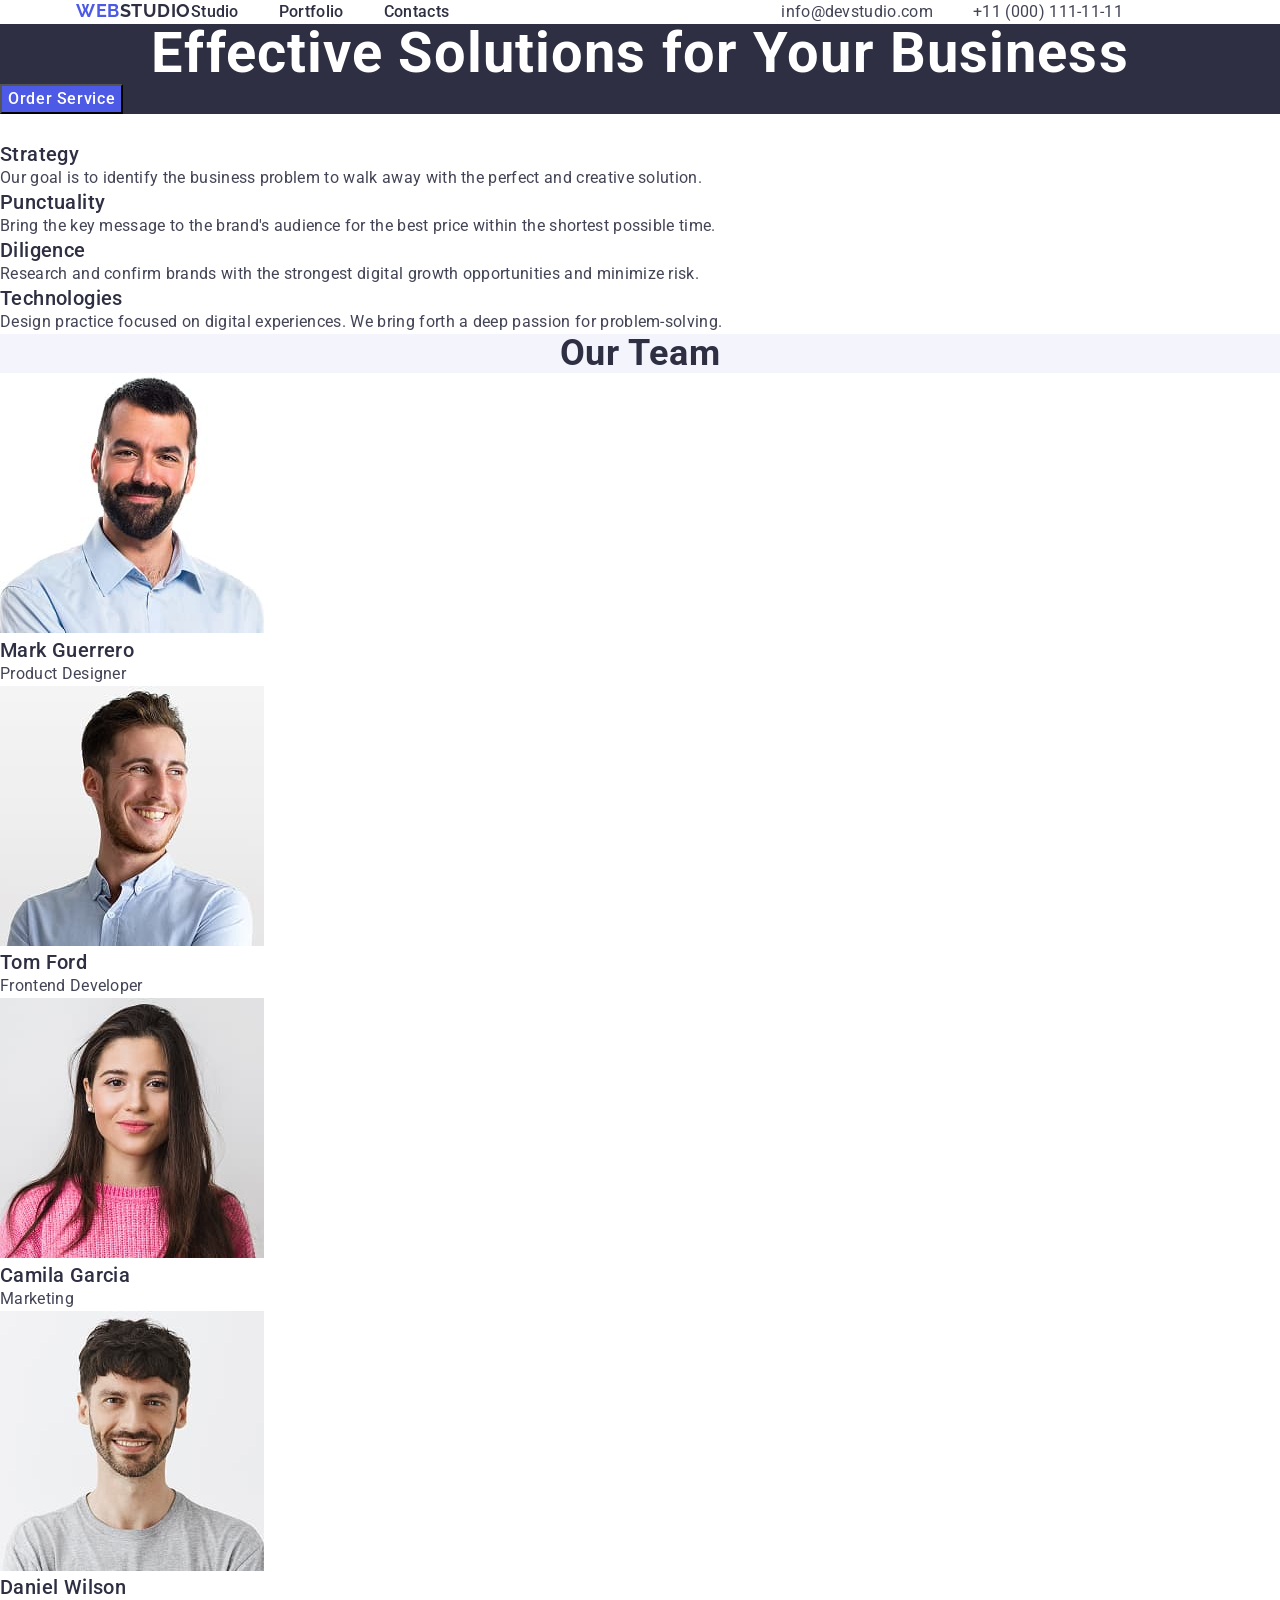
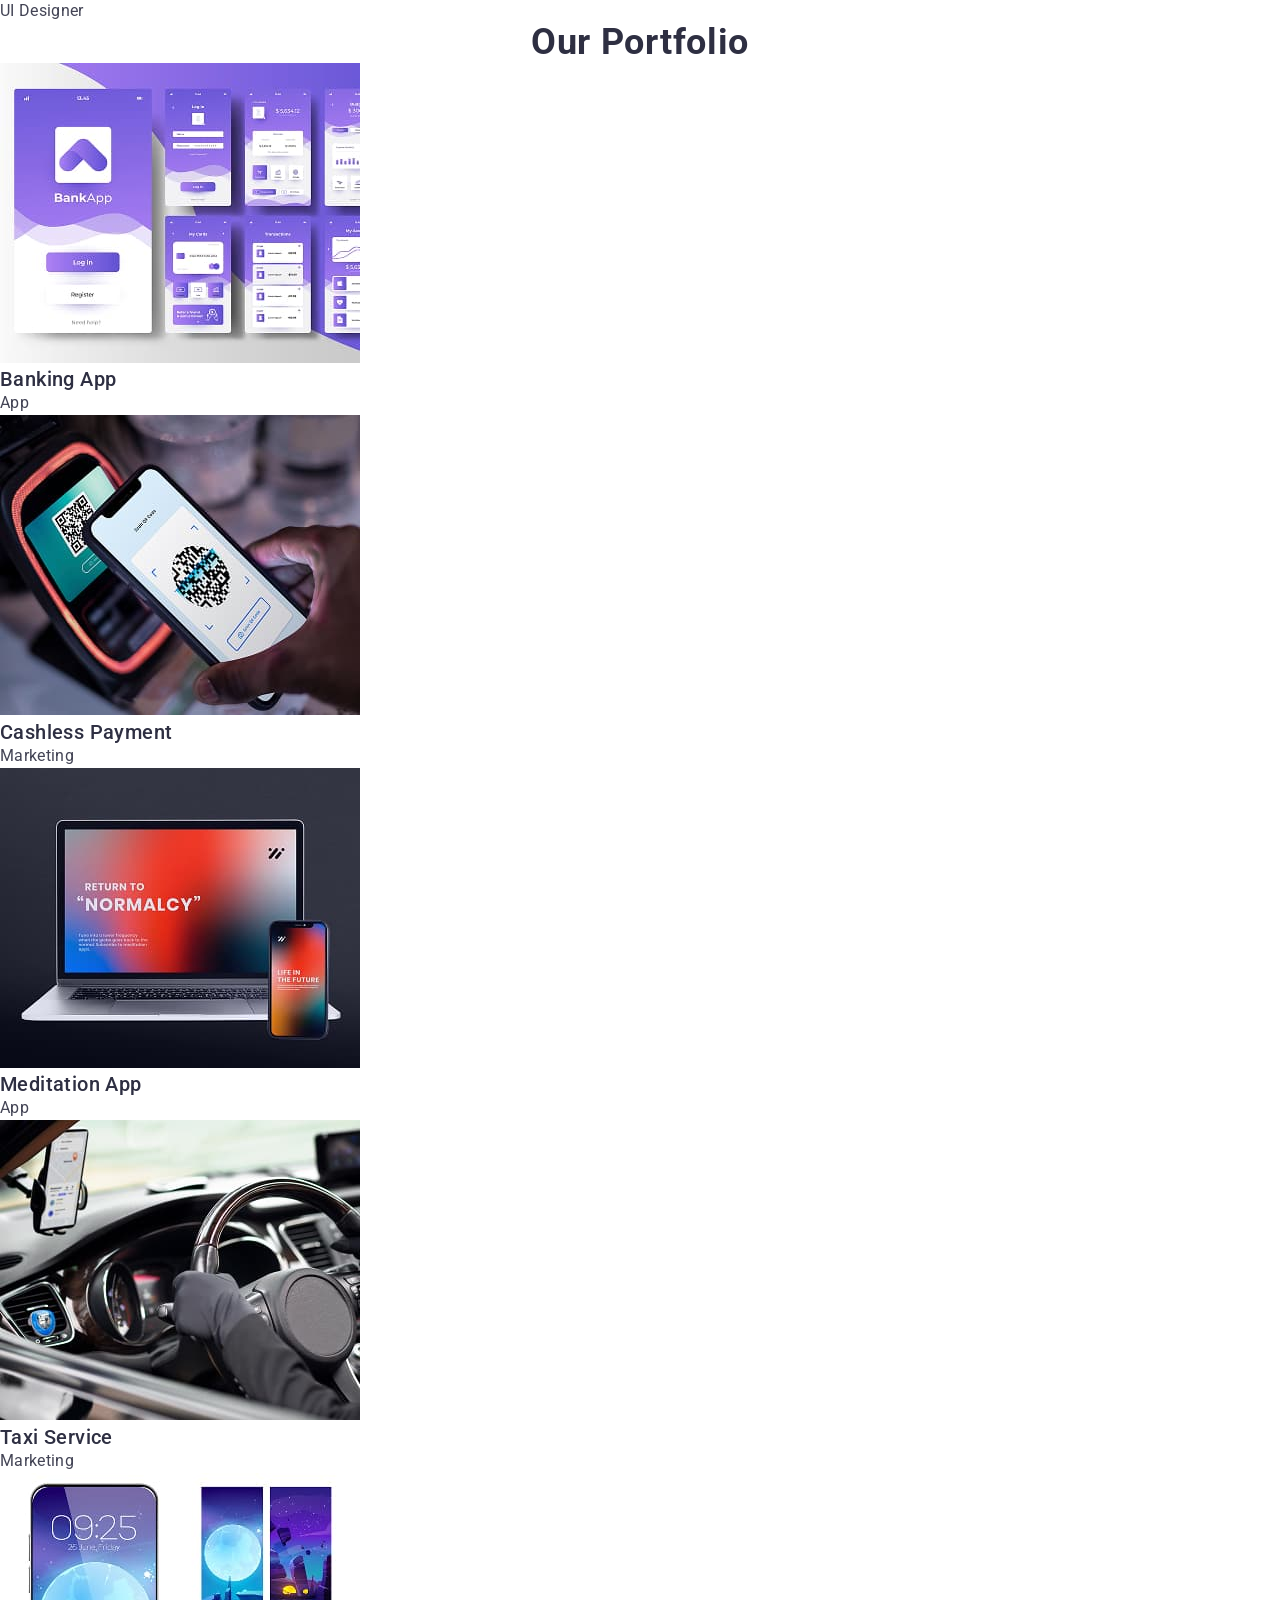
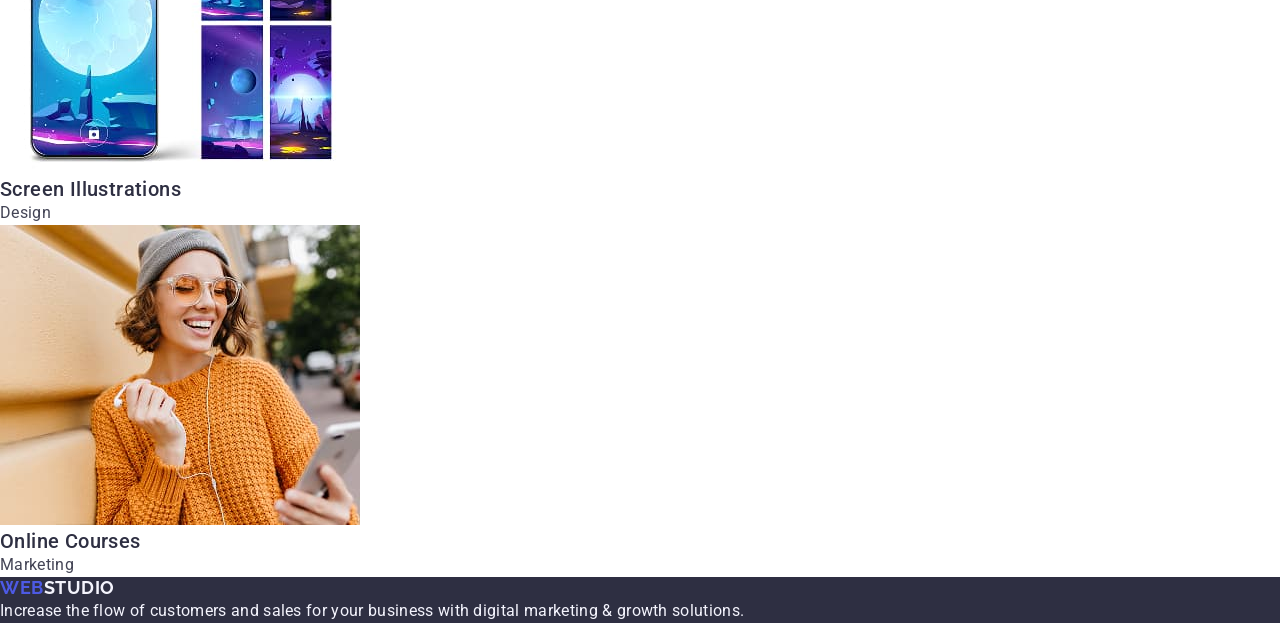
==== index.html @ dc571438 "add styles" ====
<!DOCTYPE html>
<html lang="en">
  <head>
    <meta charset="UTF-8" />
    <meta name="viewport" content="width=device-width, initial-scale=1.0" />
    <title>Document</title>
    <link rel="preconnect" href="https://fonts.googleapis.com" />
    <link rel="preconnect" href="https://fonts.gstatic.com" crossorigin />
    <link
      href="https://fonts.googleapis.com/css2?family=Raleway:ital,wght@0,700;1,700&family=Roboto:ital,wght@0,100..900;1,100..900&display=swap"
      rel="stylesheet"
    />
    <link
      rel="stylesheet"
      href="https://cdnjs.cloudflare.com/ajax/libs/modern-normalize/3.0.1/modern-normalize.min.css"
      integrity="sha512-q6WgHqiHlKyOqslT/lgBgodhd03Wp4BEqKeW6nNtlOY4quzyG3VoQKFrieaCeSnuVseNKRGpGeDU3qPmabCANg=="
      crossorigin="anonymous"
      referrerpolicy="no-referrer"
    />
    <link rel="stylesheet" href="./css/styles.css" />
  </head>
  <body>
    <header class="header">
      <div class="container">
        <div class="header-navigation-direction">
          <nav class="header-nav">
            <a href="./index.html" class="navigation-logo"
              >Web<span class="navigation-logo-header">Studio</span></a
            >
            <ul class="header-navigation-list">
              <li><a href="./index.html" class="header-nav-btn">Studio</a></li>
              <li><a href="" class="header-nav-btn">Portfolio</a></li>
              <li><a href="" class="header-nav-btn">Contacts</a></li>
            </ul>
          </nav>
          <address class="address">
            <ul class="address-list">
              <li>
                <a href="mailto:info@devstudio.com" class="address-nav"
                  >info@devstudio.com</a
                >
              </li>
              <li>
                <a href="tel:+110001111111" class="address-nav"
                  >+11 (000) 111-11-11</a
                >
              </li>
            </ul>
          </address>
        </div>
      </div>
    </header>
    <main>
      <!-- Section Hero -->
      <section class="hero-banner">
        <h1 class="hero-title">Effective Solutions for Your Business</h1>
        <button type="button" class="hero-button">Order Service</button>
      </section>
      <!-- Section feature -->
      <section>
        <h2 class="feature">Feature</h2>
        <ul class="feature-lists">
          <li>
            <h3 class="feature-title">Strategy</h3>
            <p class="feature-text">
              Our goal is to identify the business problem to walk away with the
              perfect and creative solution.
            </p>
          </li>
          <li>
            <h3 class="feature-title">Punctuality</h3>
            <p class="feature-text">
              Bring the key message to the brand's audience for the best price
              within the shortest possible time.
            </p>
          </li>
          <li>
            <h3 class="feature-title">Diligence</h3>
            <p class="feature-text">
              Research and confirm brands with the strongest digital growth
              opportunities and minimize risk.
            </p>
          </li>
          <li>
            <h3 class="feature-title">Technologies</h3>
            <p class="feature-text">
              Design practice focused on digital experiences. We bring forth a
              deep passion for problem-solving.
            </p>
          </li>
        </ul>
      </section>
      <!-- Section Our Team -->
      <section class="section-team">
        <h2 class="team-title">Our Team</h2>
        <ul>
          <li class="team-list">
            <img src="./images/Mark.jpg" width="264" alt="photo Mark" />
            <h3 class="team-members-names">Mark Guerrero</h3>
            <p class="team-members-positions">Product Designer</p>
          </li>
          <li class="team-list">
            <img src="./images/Tom.jpg" width="264" alt="photo Tom" />
            <h3 class="team-members-names">Tom Ford</h3>
            <p class="team-members-positions">Frontend Developer</p>
          </li>
          <li class="team-list">
            <img src="./images/Gamila.jpg" width="264" alt="photo Gamila" />
            <h3 class="team-members-names">Camila Garcia</h3>
            <p class="team-members-positions">Marketing</p>
          </li>
          <li class="team-list">
            <img src="./images/Daniel.jpg" width="264" alt="photo Daniel" />
            <h3 class="team-members-names">Daniel Wilson</h3>
            <p class="team-members-positions">UI Designer</p>
          </li>
        </ul>
      </section>
      <!-- Section Our Portfolio -->
      <section>
        <h2 class="portfolio-title">Our Portfolio</h2>
        <ul class="portfolio-list">
          <li>
            <img src="./images/Banking.jpg" width="360" alt="banking App" />
            <h3 class="portfolio-list-title">Banking App</h3>
            <p class="portfolio-about-app">App</p>
          </li>
          <li>
            <img
              src="./images/Payment.jpg"
              width="360"
              alt="Cashless Payment"
            />
            <h3 class="portfolio-list-title">Cashless Payment</h3>
            <p class="portfolio-about-app">Marketing</p>
          </li>
          <li>
            <img
              src="./images/Meditation.jpg"
              width="360"
              alt="Meditation App"
            />
            <h3 class="portfolio-list-title">Meditation App</h3>
            <p class="portfolio-about-app">App</p>
          </li>
          <li>
            <img src="./images/Taxi.jpg" width="360" alt="Taxi Service" />
            <h3 class="portfolio-list-title">Taxi Service</h3>
            <p class="portfolio-about-app">Marketing</p>
          </li>
          <li>
            <img
              src="./images/Illustrations.jpg"
              width="360"
              alt="Screen Illustrations"
            />
            <h3 class="portfolio-list-title">Screen Illustrations</h3>
            <p class="portfolio-about-app">Design</p>
          </li>
          <li>
            <img src="./images/Courses.jpg" width="360" alt="Online Courses" />
            <h3 class="portfolio-list-title">Online Courses</h3>
            <p class="portfolio-about-app">Marketing</p>
          </li>
        </ul>
      </section>
    </main>
    <footer class="footer">
      <a href="./index.html" class="navigation-logo"
        >Web<span class="navigation-logo-footer">Studio</span></a
      >
      <p class="footer-description">
        Increase the flow of customers and sales for your business with digital
        marketing & growth solutions.
      </p>
    </footer>
  </body>
</html>
---- css/styles.css ----
body {
    font-family: "Roboto", sans-serif;
    background-color: #fff;
    color: #434455;
}
button {
    cursor: pointer;
}
ul, ol {
    list-style-type: none;
    padding: 0;
    margin: 0;
}
h1,
h2,
h3,
h4,
h5,
h6 {
    margin: 0;
}

p {
    margin: 0;
}
a {
    text-decoration: none;
 }
 .container {
     max-width:1158px;
     margin: 0 auto;
     padding: 0 15px;
 }
/* Header  navigarion */

.header-navigation-direction {
    display: flex;
    align-items: center;
}
.header-navigation-direction ul{
    display: flex;
}
.header-nav{
    display: flex;
}
.navigation-logo {
    font-family: "Raleway", sans-serif;
    font-weight: 700;
    font-size: 18px;

    line-height: 1.17;
    letter-spacing: 0.03em;
    text-transform: uppercase;
    color: #4d5ae5;
    flex-grow: 1;
}
.navigation-logo-header{
    color: #2e2f42;
}  
.header-navigation-list{
    gap:40px;
    margin-right: 332px;
}
.header-nav-btn {
    font-weight: 500;
    font-size: 16px;

    line-height: 1.5;
    letter-spacing: 0.02em;
    color: #2e2f42;
}
.header-nav-btn:hover,
.header-nav-btn:focus,
.header-nav-btn:active
 {
color: #404BBF;
}
.address{
   font-style: normal;
}
.address-list{
    gap: 40px;
}
.address-nav {
    font-weight: 400;
    font-size: 16px;

    line-height: 1.5;
    letter-spacing: 0.02em;
    color: inherit;
}
.address-nav:hover,
.address-nav:focus {
    color:#404BBF;
}
/* Main */
/* Section Hero */
.hero-banner {
    background:#2e2f42;;
}
.hero-title {
    font-weight: 700;
    font-size: 56px;

    line-height: 1.07;
    letter-spacing: 0.02em;
    text-align: center;
    color: #fff;
}
.hero-button {
    font-family:"Roboto",
        sans-serif;
    font-weight: 500;
    font-size: 16px;

    line-height: 1.5;
    letter-spacing: 0.04em;
    color: #fff;
    background-color: #4D5AE5;
}
.hero-button:hover,
.hero-button:focus {
 background-color: #404BBF;
}

/* section feature */
.feature {
   visibility: hidden;
}
.feature-title {
    font-weight: 500;
    font-size: 20px;

    line-height: 1.2;
    letter-spacing: 0.02em;
    color: #2e2f42;
}
.feature-text {
    font-weight: 400;
    font-size: 16px;

    line-height: 1.5;
    letter-spacing: 0.02em;
    color: inherit;
}
/* section team */
.section-team {
    background: #f4f4fd;
}
.team-title {
    font-weight: 700;
    font-size: 36px;

    line-height: 1.11;
    letter-spacing: 0.02em;
    text-align: center;
    color: #2e2f42;
    text-transform: capitalize;
}
.team-list{
    background-color: #ffffff;
}
.team-members-names {
    font-weight: 500;
    font-size: 20px;

    line-height: 1.2;
    letter-spacing: 0.02em;
    color: #2e2f42;
}
.team-members-positions {
    font-weight: 400;
    font-size: 16px;

    line-height: 1.5;
    letter-spacing: 0.02em;
    color: inherit;
}

/* Section Our Portfolio */
.portfolio-title {
    font-weight: 700;
    font-size: 36px;

    line-height: 1.11;
    text-transform: capitalize;
    text-align: center;
    letter-spacing: 0.02em;
    color: #2e2f42;
}
.portfolio-list-title {
    font-weight: 500;
    font-size: 20px;

    line-height: 1.2;
    letter-spacing: 0.02em;
    color: #2e2f42;
}
.portfolio-about-app {
    font-weight: 400;
    font-size: 16px;

    line-height: 1.5;
    letter-spacing: 0.02em;
    color: inherit;
}
/* footer */
.footer {
    background: #2e2f42 ;
}
.navigation-logo-footer{
   color: #f4f4fd;
}
.footer-description{
    font-weight: 400;
    font-size: 16px;

    line-height: 1.5;
    letter-spacing: 0.02em;
    color: #f4f4fd;
}
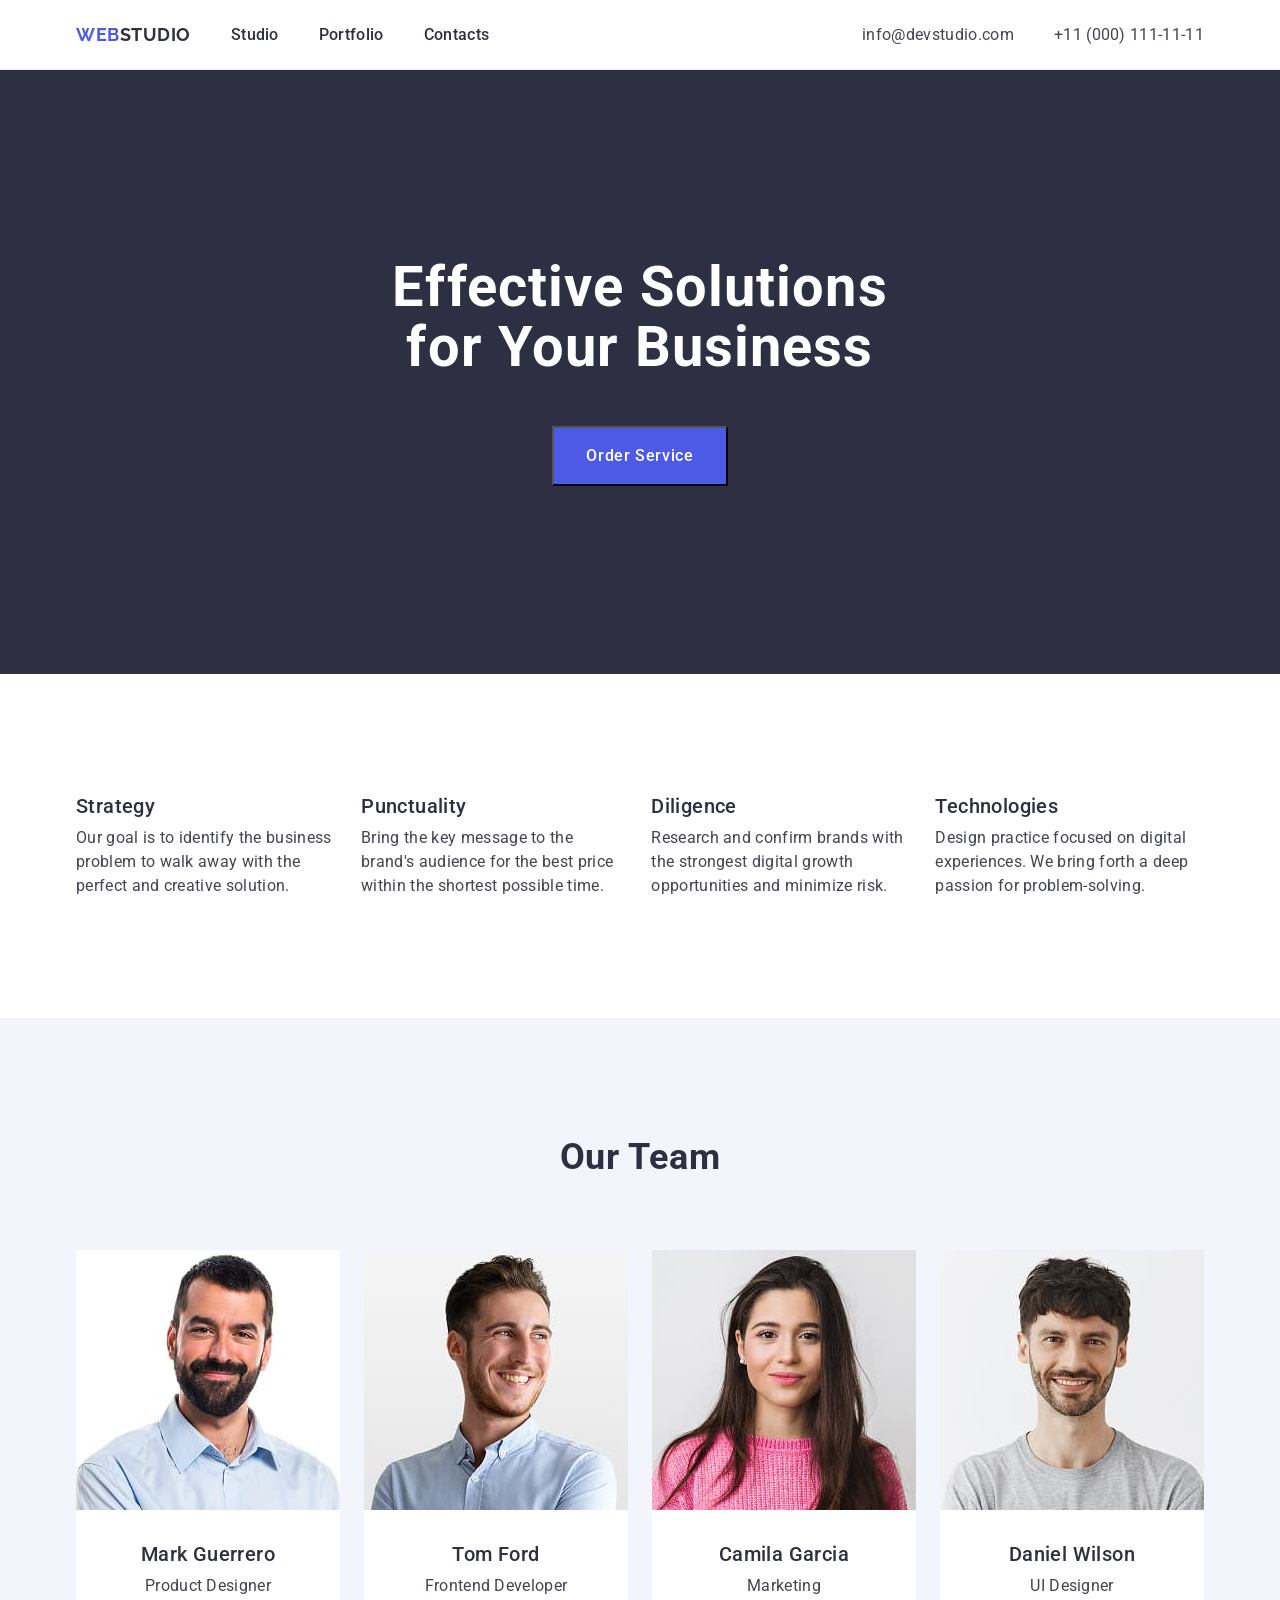
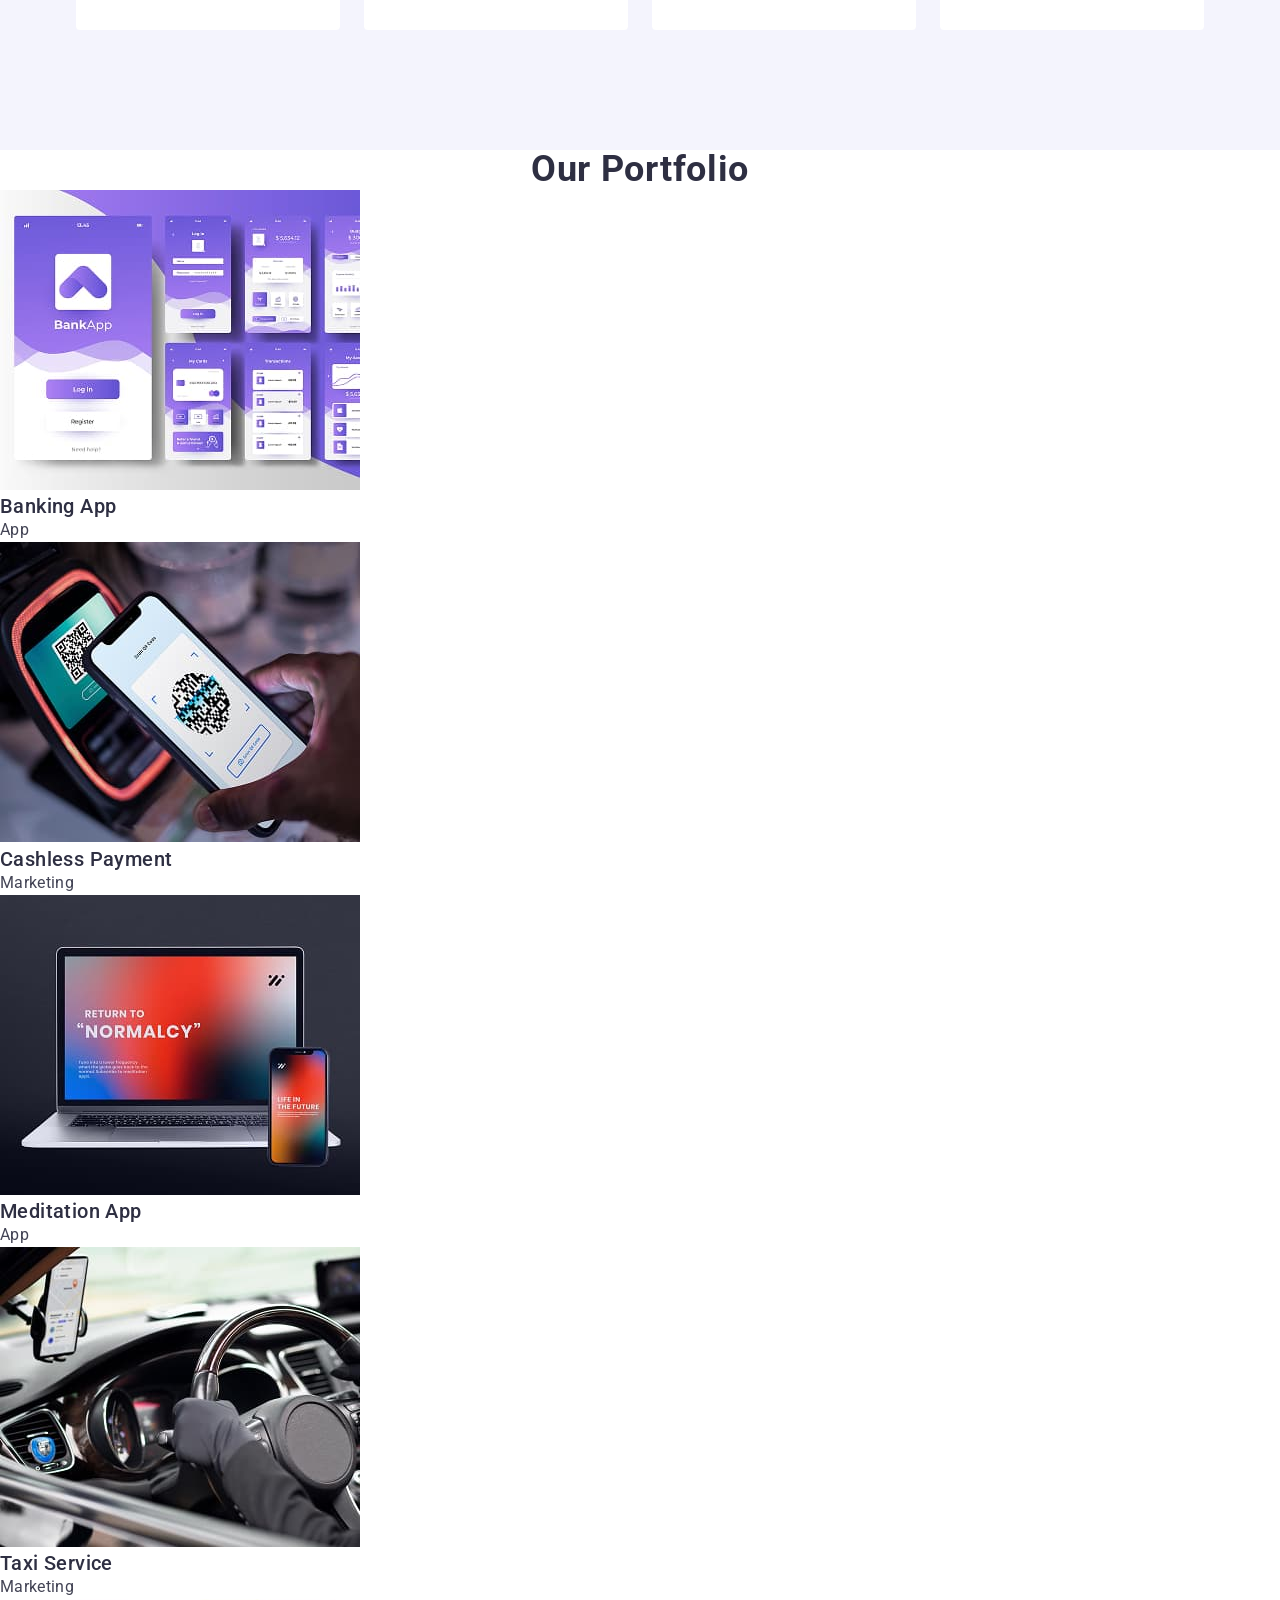
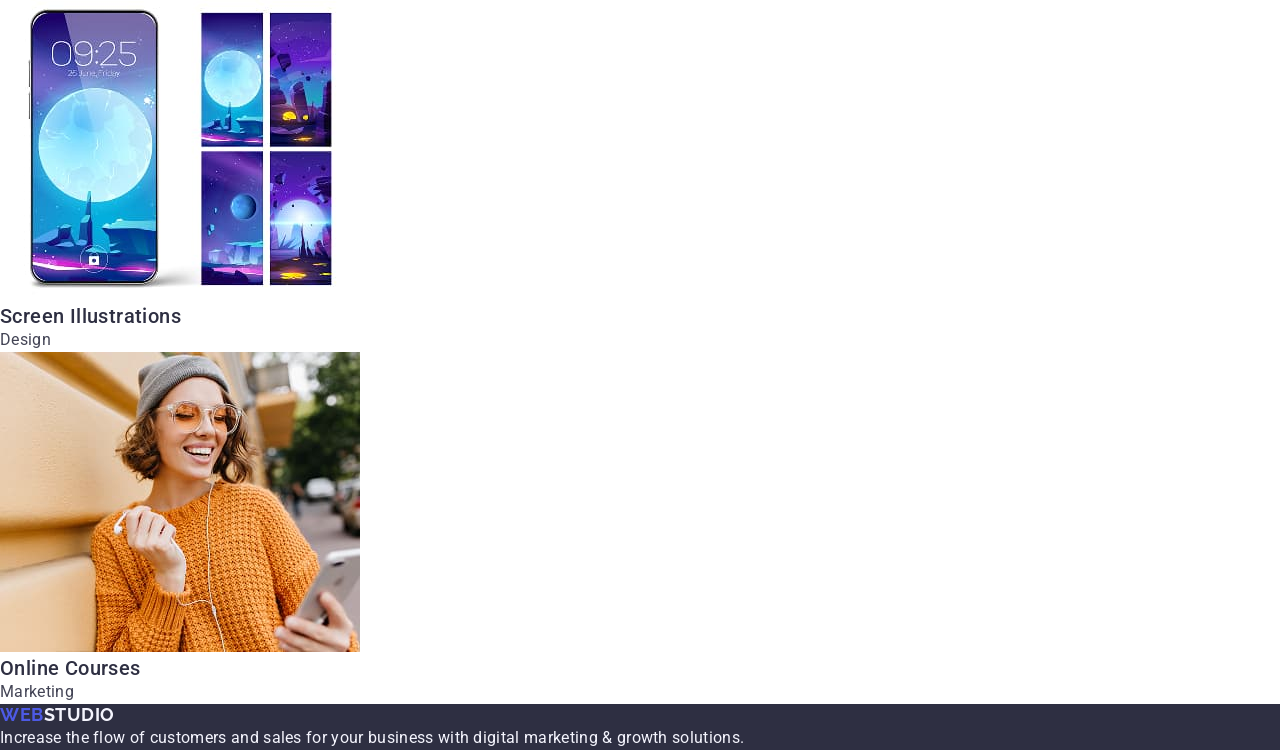
==== commit 261433a2: "add styles" ====
--- a/index.html
+++ b/index.html
@@ -21,103 +21,114 @@
   </head>
   <body>
     <header class="header">
-      <div class="container">
-        <div class="header-navigation-direction">
-          <nav class="header-nav">
-            <a href="./index.html" class="navigation-logo"
-              >Web<span class="navigation-logo-header">Studio</span></a
-            >
-            <ul class="header-navigation-list">
-              <li><a href="./index.html" class="header-nav-btn">Studio</a></li>
-              <li><a href="" class="header-nav-btn">Portfolio</a></li>
-              <li><a href="" class="header-nav-btn">Contacts</a></li>
-            </ul>
-          </nav>
-          <address class="address">
-            <ul class="address-list">
-              <li>
-                <a href="mailto:info@devstudio.com" class="address-nav"
-                  >info@devstudio.com</a
-                >
-              </li>
-              <li>
-                <a href="tel:+110001111111" class="address-nav"
-                  >+11 (000) 111-11-11</a
-                >
-              </li>
-            </ul>
-          </address>
-        </div>
+      <div class="container flex-container">
+        <nav class="header-nav">
+          <a class="navigation-logo" href="./index.html"
+            >Web<span class="navigation-logo-header">Studio</span></a
+          >
+          <ul class="header-navigation-list">
+            <li><a href="./index.html" class="header-nav-btn">Studio</a></li>
+            <li><a href="" class="header-nav-btn">Portfolio</a></li>
+            <li><a href="" class="header-nav-btn">Contacts</a></li>
+          </ul>
+        </nav>
+        <address class="address">
+          <ul class="address-list">
+            <li>
+              <a href="mailto:info@devstudio.com" class="address-nav"
+                >info@devstudio.com</a
+              >
+            </li>
+            <li>
+              <a href="tel:+110001111111" class="address-nav"
+                >+11 (000) 111-11-11</a
+              >
+            </li>
+          </ul>
+        </address>
       </div>
     </header>
     <main>
       <!-- Section Hero -->
       <section class="hero-banner">
-        <h1 class="hero-title">Effective Solutions for Your Business</h1>
-        <button type="button" class="hero-button">Order Service</button>
+        <div class="container">
+          <h1 class="hero-title">Effective Solutions for Your Business</h1>
+          <button type="button" class="hero-button">Order Service</button>
+        </div>
       </section>
       <!-- Section feature -->
-      <section>
-        <h2 class="feature">Feature</h2>
-        <ul class="feature-lists">
-          <li>
-            <h3 class="feature-title">Strategy</h3>
-            <p class="feature-text">
-              Our goal is to identify the business problem to walk away with the
-              perfect and creative solution.
-            </p>
-          </li>
-          <li>
-            <h3 class="feature-title">Punctuality</h3>
-            <p class="feature-text">
-              Bring the key message to the brand's audience for the best price
-              within the shortest possible time.
-            </p>
-          </li>
-          <li>
-            <h3 class="feature-title">Diligence</h3>
-            <p class="feature-text">
-              Research and confirm brands with the strongest digital growth
-              opportunities and minimize risk.
-            </p>
-          </li>
-          <li>
-            <h3 class="feature-title">Technologies</h3>
-            <p class="feature-text">
-              Design practice focused on digital experiences. We bring forth a
-              deep passion for problem-solving.
-            </p>
-          </li>
-        </ul>
+      <section class="section-feature">
+        <div class="container">
+          <ul class="feature-lists">
+            <li>
+              <h3 class="feature-title">Strategy</h3>
+              <p class="feature-text">
+                Our goal is to identify the business problem to walk away with
+                the perfect and creative solution.
+              </p>
+            </li>
+            <li>
+              <h3 class="feature-title">Punctuality</h3>
+              <p class="feature-text">
+                Bring the key message to the brand's audience for the best price
+                within the shortest possible time.
+              </p>
+            </li>
+            <li>
+              <h3 class="feature-title">Diligence</h3>
+              <p class="feature-text">
+                Research and confirm brands with the strongest digital growth
+                opportunities and minimize risk.
+              </p>
+            </li>
+            <li>
+              <h3 class="feature-title">Technologies</h3>
+              <p class="feature-text">
+                Design practice focused on digital experiences. We bring forth a
+                deep passion for problem-solving.
+              </p>
+            </li>
+          </ul>
+        </div>
       </section>
       <!-- Section Our Team -->
       <section class="section-team">
-        <h2 class="team-title">Our Team</h2>
-        <ul>
-          <li class="team-list">
-            <img src="./images/Mark.jpg" width="264" alt="photo Mark" />
-            <h3 class="team-members-names">Mark Guerrero</h3>
-            <p class="team-members-positions">Product Designer</p>
-          </li>
-          <li class="team-list">
-            <img src="./images/Tom.jpg" width="264" alt="photo Tom" />
-            <h3 class="team-members-names">Tom Ford</h3>
-            <p class="team-members-positions">Frontend Developer</p>
-          </li>
-          <li class="team-list">
-            <img src="./images/Gamila.jpg" width="264" alt="photo Gamila" />
-            <h3 class="team-members-names">Camila Garcia</h3>
-            <p class="team-members-positions">Marketing</p>
-          </li>
-          <li class="team-list">
-            <img src="./images/Daniel.jpg" width="264" alt="photo Daniel" />
-            <h3 class="team-members-names">Daniel Wilson</h3>
-            <p class="team-members-positions">UI Designer</p>
-          </li>
-        </ul>
+        <div class="container">
+          <h2 class="team-title">Our Team</h2>
+          <ul class="team-list">
+            <li class="team-item">
+              <img src="./images/Mark.jpg" width="264" alt="photo Mark" />
+              <div class="team-card-img">
+                <h3 class="team-members-names">Mark Guerrero</h3>
+                <p class="team-members-positions">Product Designer</p>
+              </div>
+            </li>
+            <li class="team-item">
+              <img src="./images/Tom.jpg" width="264" alt="photo Tom" />
+              <div class="team-card-img">
+                <h3 class="team-members-names">Tom Ford</h3>
+                <p class="team-members-positions">Frontend Developer</p>
+              </div>
+            </li>
+            <li class="team-item">
+              <img src="./images/Gamila.jpg" width="264" alt="photo Gamila" />
+              <div class="team-card-img">
+                <h3 class="team-members-names">Camila Garcia</h3>
+                <p class="team-members-positions">Marketing</p>
+              </div>
+            </li>
+            <li class="team-item">
+              <img src="./images/Daniel.jpg" width="264" alt="photo Daniel" />
+              <div class="team-card-img">
+                <h3 class="team-members-names">Daniel Wilson</h3>
+                <p class="team-members-positions">UI Designer</p>
+              </div>
+            </li>
+          </ul>
+        </div>
       </section>
       <!-- Section Our Portfolio -->
-      <section>
+      <section class="">
         <h2 class="portfolio-title">Our Portfolio</h2>
         <ul class="portfolio-list">
           <li>
--- a/css/styles.css
+++ b/css/styles.css
@@ -32,16 +32,21 @@
      padding: 0 15px;
  }
 /* Header  navigarion */
-
-.header-navigation-direction {
+.header{
+border-bottom: 1px solid #ECECEC;;
+}
+
+.flex-container {
     display: flex;
     align-items: center;
 }
-.header-navigation-direction ul{
+.flex-container ul{
     display: flex;
 }
 .header-nav{
     display: flex;
+    flex-grow: 1;
+    align-items: center;
 }
 .navigation-logo {
     font-family: "Raleway", sans-serif;
@@ -52,14 +57,13 @@
     letter-spacing: 0.03em;
     text-transform: uppercase;
     color: #4d5ae5;
-    flex-grow: 1;
+    margin:24px 40px 24px 0;
 }
 .navigation-logo-header{
     color: #2e2f42;
 }  
 .header-navigation-list{
     gap:40px;
-    margin-right: 332px;
 }
 .header-nav-btn {
     font-weight: 500;
@@ -68,6 +72,7 @@
     line-height: 1.5;
     letter-spacing: 0.02em;
     color: #2e2f42;
+    margin: 24px 0;
 }
 .header-nav-btn:hover,
 .header-nav-btn:focus,
@@ -96,7 +101,13 @@
 /* Main */
 /* Section Hero */
 .hero-banner {
-    background:#2e2f42;;
+    display: block;
+    background:#2e2f42;
+    max-width: 1440px;
+    margin: 0 auto;
+    text-align: center;
+    padding: 188px;
+    margin-bottom: 120px;
 }
 .hero-title {
     font-weight: 700;
@@ -106,6 +117,9 @@
     letter-spacing: 0.02em;
     text-align: center;
     color: #fff;
+    max-width: 496px;
+    margin: 0 auto;
+    margin-bottom: 48px;
 }
 .hero-button {
     font-family:"Roboto",
@@ -117,6 +131,8 @@
     letter-spacing: 0.04em;
     color: #fff;
     background-color: #4D5AE5;
+    display: inline-block;
+    padding: 16px 32px;
 }
 .hero-button:hover,
 .hero-button:focus {
@@ -127,6 +143,11 @@
 .feature {
    visibility: hidden;
 }
+.feature-lists{
+    display: flex;
+    gap: 24px;
+}
+
 .feature-title {
     font-weight: 500;
     font-size: 20px;
@@ -134,6 +155,8 @@
     line-height: 1.2;
     letter-spacing: 0.02em;
     color: #2e2f42;
+
+    margin-bottom: 8px;
 }
 .feature-text {
     font-weight: 400;
@@ -142,10 +165,14 @@
     line-height: 1.5;
     letter-spacing: 0.02em;
     color: inherit;
+}
+.section-feature{
+    margin-bottom: 120px;
 }
 /* section team */
 .section-team {
     background: #f4f4fd;
+    padding: 120px 0;
 }
 .team-title {
     font-weight: 700;
@@ -156,9 +183,23 @@
     text-align: center;
     color: #2e2f42;
     text-transform: capitalize;
+    margin-bottom: 72px;
 }
 .team-list{
+    display: flex;
+}
+.team-item:not(:last-child){
+    margin-right: 24px;
+}
+.team-item{
+    display: flex;
+    flex-direction: column;
+    text-align: center;
     background-color: #ffffff;
+    border-radius: 0 0 4px 4px;
+}
+.team-card-img{
+    padding: 32px 16px;  
 }
 .team-members-names {
     font-weight: 500;
@@ -167,6 +208,7 @@
     line-height: 1.2;
     letter-spacing: 0.02em;
     color: #2e2f42;
+    margin-bottom: 8px;
 }
 .team-members-positions {
     font-weight: 400;
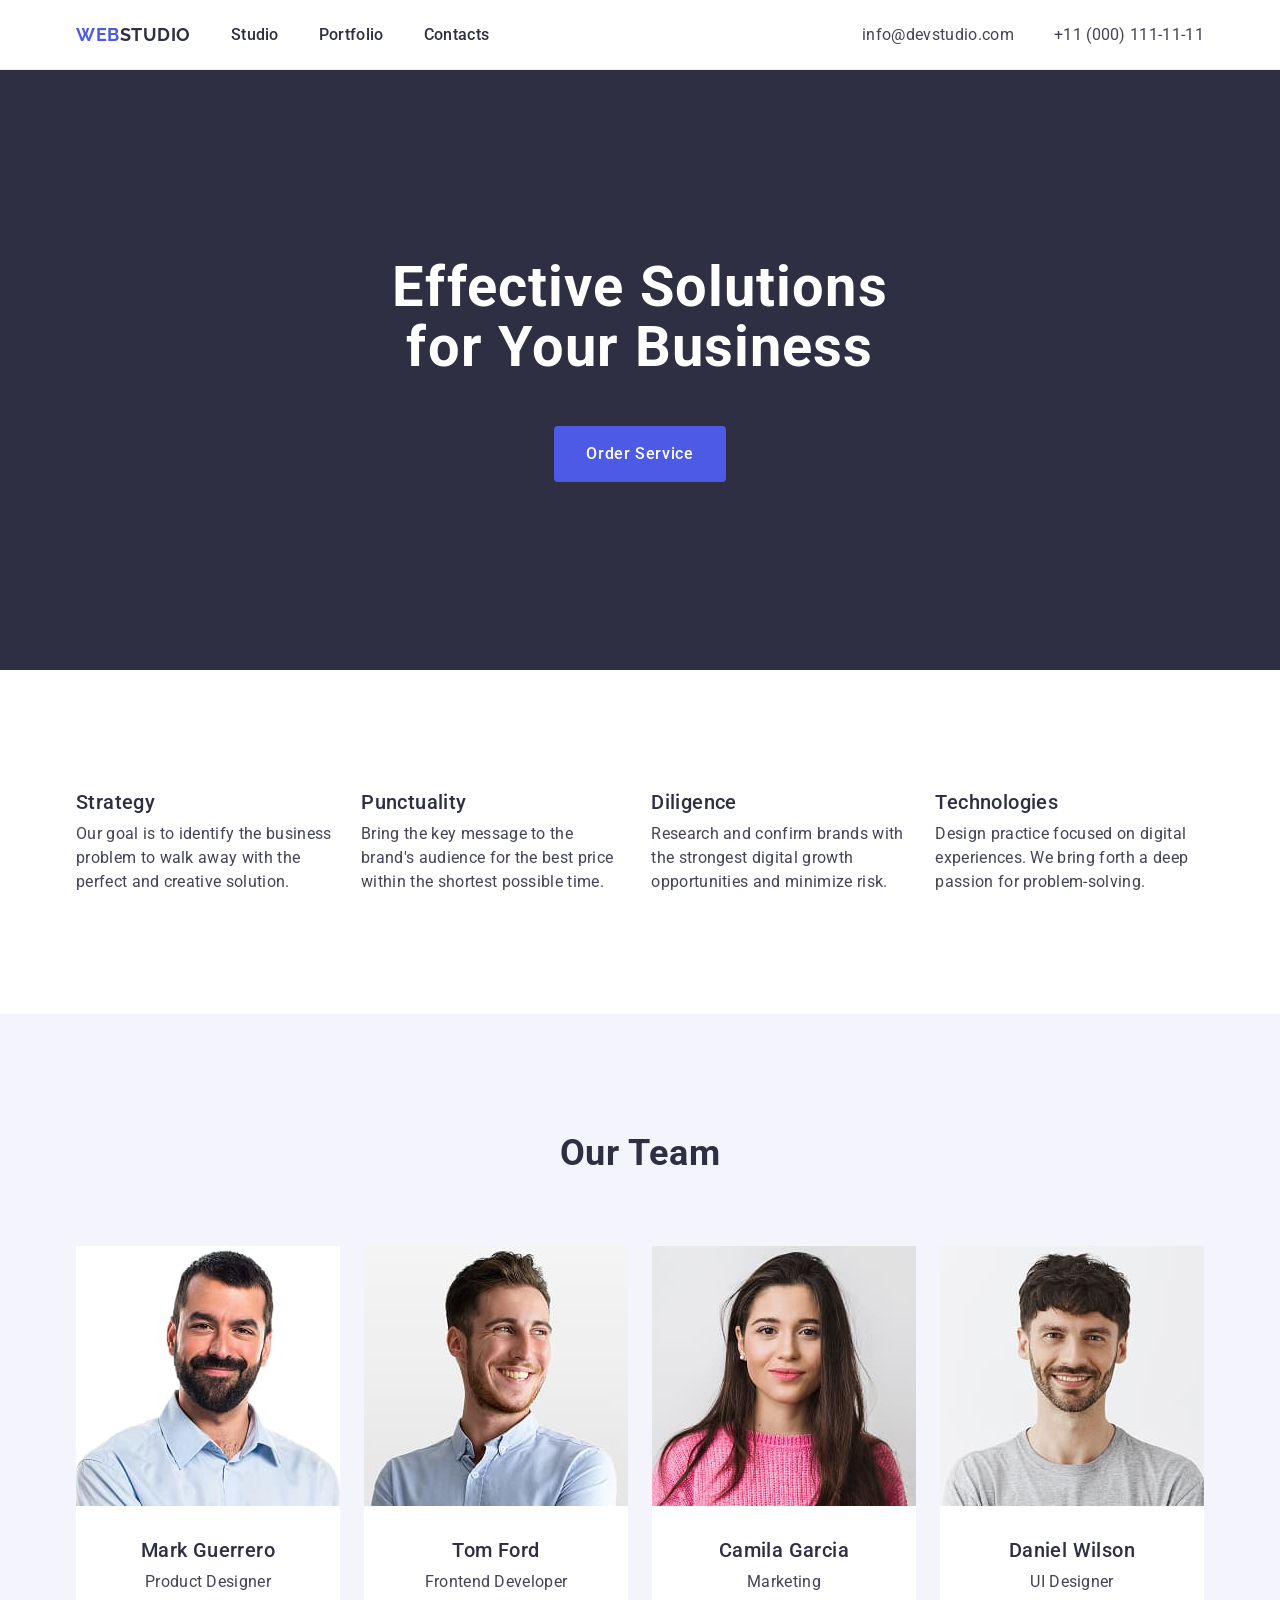
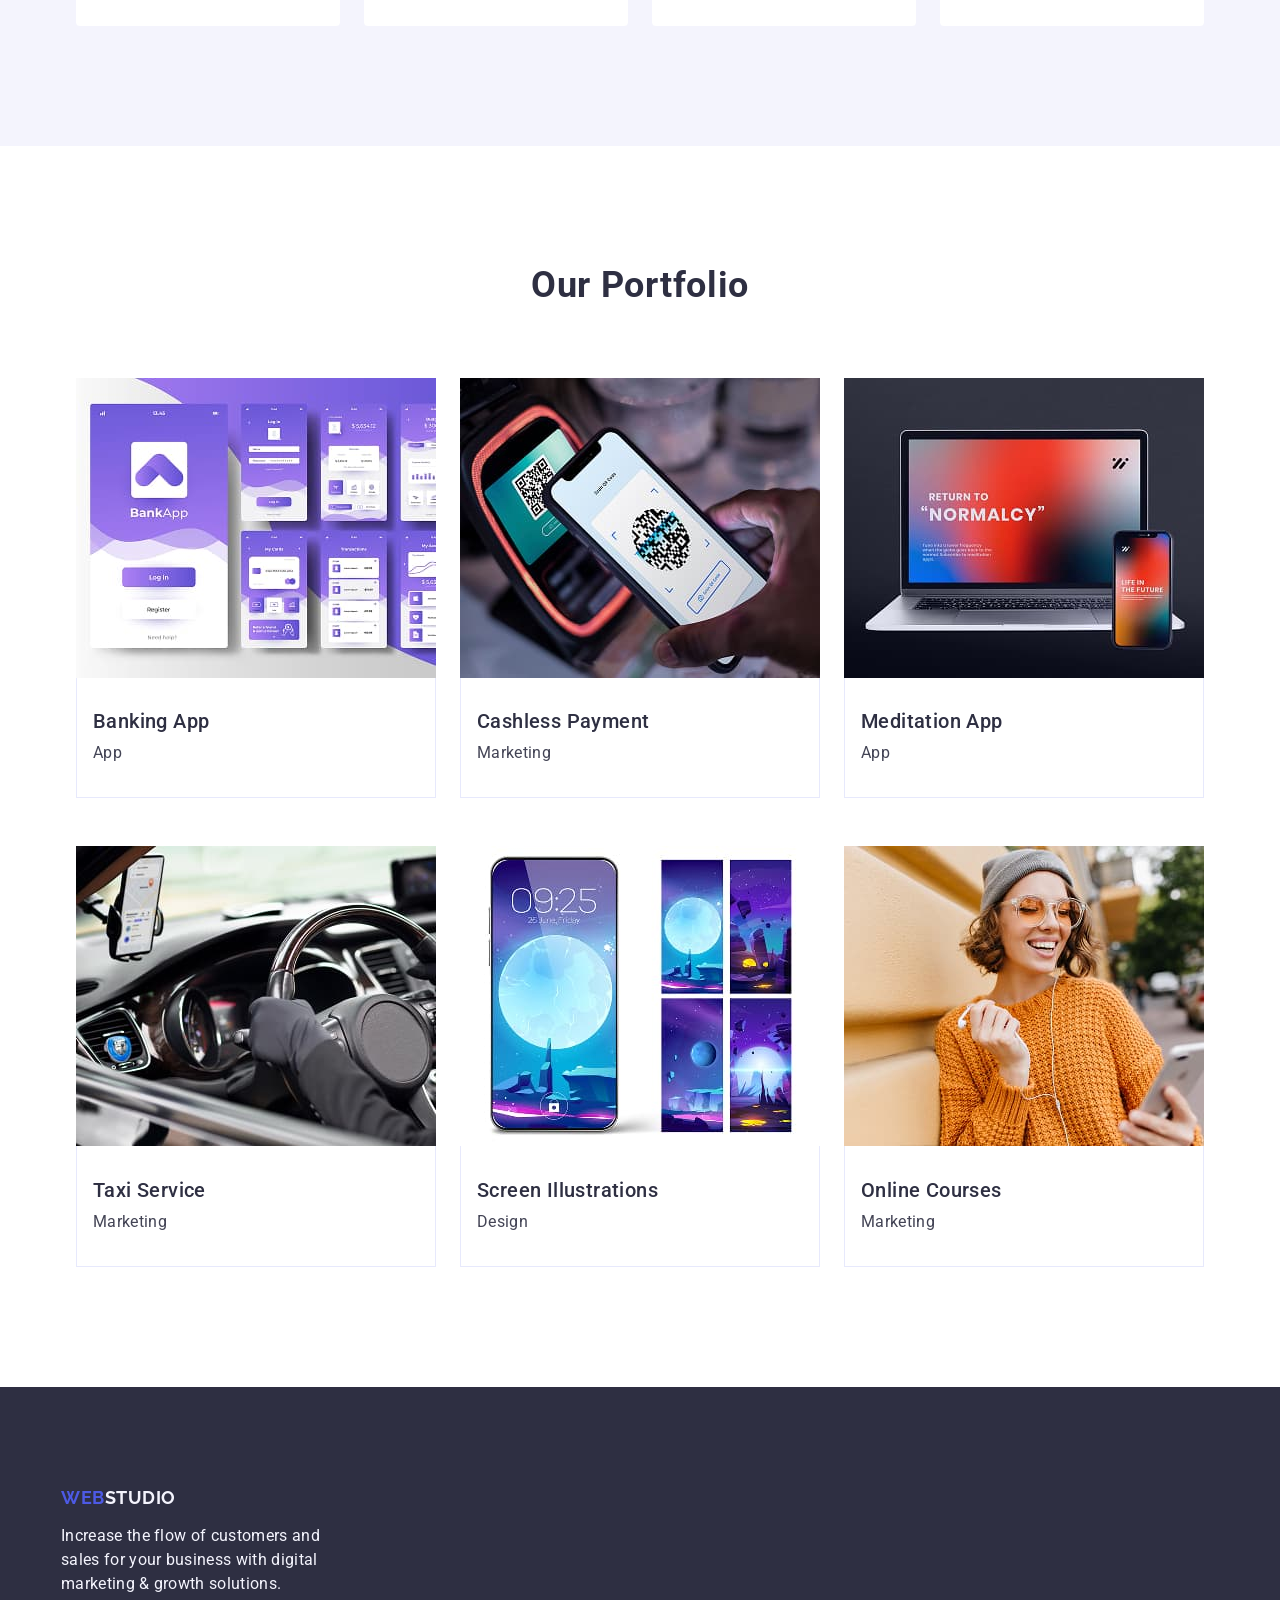
==== commit a688710f: "finish my hw 3" ====
--- a/index.html
+++ b/index.html
@@ -50,14 +50,14 @@
     </header>
     <main>
       <!-- Section Hero -->
-      <section class="hero-banner">
+      <section class="section hero-banner">
         <div class="container">
           <h1 class="hero-title">Effective Solutions for Your Business</h1>
           <button type="button" class="hero-button">Order Service</button>
         </div>
       </section>
       <!-- Section feature -->
-      <section class="section-feature">
+      <section class="section">
         <div class="container">
           <ul class="feature-lists">
             <li>
@@ -92,7 +92,7 @@
         </div>
       </section>
       <!-- Section Our Team -->
-      <section class="section-team">
+      <section class="section section-team">
         <div class="container">
           <h2 class="team-title">Our Team</h2>
           <ul class="team-list">
@@ -128,62 +128,82 @@
         </div>
       </section>
       <!-- Section Our Portfolio -->
-      <section class="">
-        <h2 class="portfolio-title">Our Portfolio</h2>
-        <ul class="portfolio-list">
-          <li>
-            <img src="./images/Banking.jpg" width="360" alt="banking App" />
-            <h3 class="portfolio-list-title">Banking App</h3>
-            <p class="portfolio-about-app">App</p>
-          </li>
-          <li>
-            <img
-              src="./images/Payment.jpg"
-              width="360"
-              alt="Cashless Payment"
-            />
-            <h3 class="portfolio-list-title">Cashless Payment</h3>
-            <p class="portfolio-about-app">Marketing</p>
-          </li>
-          <li>
-            <img
-              src="./images/Meditation.jpg"
-              width="360"
-              alt="Meditation App"
-            />
-            <h3 class="portfolio-list-title">Meditation App</h3>
-            <p class="portfolio-about-app">App</p>
-          </li>
-          <li>
-            <img src="./images/Taxi.jpg" width="360" alt="Taxi Service" />
-            <h3 class="portfolio-list-title">Taxi Service</h3>
-            <p class="portfolio-about-app">Marketing</p>
-          </li>
-          <li>
-            <img
-              src="./images/Illustrations.jpg"
-              width="360"
-              alt="Screen Illustrations"
-            />
-            <h3 class="portfolio-list-title">Screen Illustrations</h3>
-            <p class="portfolio-about-app">Design</p>
-          </li>
-          <li>
-            <img src="./images/Courses.jpg" width="360" alt="Online Courses" />
-            <h3 class="portfolio-list-title">Online Courses</h3>
-            <p class="portfolio-about-app">Marketing</p>
-          </li>
-        </ul>
+      <section class="section">
+        <div class="container">
+          <h2 class="portfolio-title">Our Portfolio</h2>
+          <ul class="portfolio-list">
+            <li>
+              <img src="./images/Banking.jpg" width="360" alt="banking App" />
+              <div class="portfolio-card-img">
+                <h3 class="portfolio-list-title">Banking App</h3>
+                <p class="portfolio-about-app">App</p>
+              </div>
+            </li>
+            <li>
+              <img
+                src="./images/Payment.jpg"
+                width="360"
+                alt="Cashless Payment"
+              />
+              <div class="portfolio-card-img">
+                <h3 class="portfolio-list-title">Cashless Payment</h3>
+                <p class="portfolio-about-app">Marketing</p>
+              </div>
+            </li>
+            <li>
+              <img
+                src="./images/Meditation.jpg"
+                width="360"
+                alt="Meditation App"
+              />
+              <div class="portfolio-card-img">
+                <h3 class="portfolio-list-title">Meditation App</h3>
+                <p class="portfolio-about-app">App</p>
+              </div>
+            </li>
+            <li>
+              <img src="./images/Taxi.jpg" width="360" alt="Taxi Service" />
+              <div class="portfolio-card-img">
+                <h3 class="portfolio-list-title">Taxi Service</h3>
+                <p class="portfolio-about-app">Marketing</p>
+              </div>
+            </li>
+            <li>
+              <img
+                src="./images/Illustrations.jpg"
+                width="360"
+                alt="Screen Illustrations"
+              />
+              <div class="portfolio-card-img">
+                <h3 class="portfolio-list-title">Screen Illustrations</h3>
+                <p class="portfolio-about-app">Design</p>
+              </div>
+            </li>
+            <li>
+              <img
+                src="./images/Courses.jpg"
+                width="360"
+                alt="Online Courses"
+              />
+              <div class="portfolio-card-img">
+                <h3 class="portfolio-list-title">Online Courses</h3>
+                <p class="portfolio-about-app">Marketing</p>
+              </div>
+            </li>
+          </ul>
+        </div>
       </section>
     </main>
     <footer class="footer">
-      <a href="./index.html" class="navigation-logo"
-        >Web<span class="navigation-logo-footer">Studio</span></a
-      >
-      <p class="footer-description">
-        Increase the flow of customers and sales for your business with digital
-        marketing & growth solutions.
-      </p>
+      <div class="container footer-container">
+        <a class="footer-logo" href="./index.html"
+          >Web<span class="navigation-logo-footer">Studio</span></a
+        >
+        <p class="footer-description">
+          Increase the flow of customers and sales for your business with
+          digital marketing & growth solutions.
+        </p>
+      </div>
     </footer>
   </body>
 </html>
--- a/css/styles.css
+++ b/css/styles.css
@@ -31,6 +31,9 @@
      margin: 0 auto;
      padding: 0 15px;
  }
+ section{
+    padding: 120px 0;
+ }
 /* Header  navigarion */
 .header{
 border-bottom: 1px solid #ECECEC;;
@@ -107,7 +110,6 @@
     margin: 0 auto;
     text-align: center;
     padding: 188px;
-    margin-bottom: 120px;
 }
 .hero-title {
     font-weight: 700;
@@ -130,9 +132,12 @@
     line-height: 1.5;
     letter-spacing: 0.04em;
     color: #fff;
-    background-color: #4D5AE5;
+    background-color: #4d5ae5;;
     display: inline-block;
     padding: 16px 32px;
+
+    border: none;
+    border-radius: 4px;
 }
 .hero-button:hover,
 .hero-button:focus {
@@ -166,13 +171,10 @@
     letter-spacing: 0.02em;
     color: inherit;
 }
-.section-feature{
-    margin-bottom: 120px;
-}
+
 /* section team */
 .section-team {
     background: #f4f4fd;
-    padding: 120px 0;
 }
 .team-title {
     font-weight: 700;
@@ -220,6 +222,18 @@
 }
 
 /* Section Our Portfolio */
+.portfolio-list{
+    display: flex;
+    flex-wrap: wrap;
+    row-gap: 48px;
+    column-gap: 24px;
+}
+.portfolio-card-img{
+    border: 1px solid #e7e9fc;
+    border-top: none;
+    margin-top: -5px;
+    padding: 32px 16px;
+   }
 .portfolio-title {
     font-weight: 700;
     font-size: 36px;
@@ -229,6 +243,8 @@
     text-align: center;
     letter-spacing: 0.02em;
     color: #2e2f42;
+
+    margin-bottom: 72px;
 }
 .portfolio-list-title {
     font-weight: 500;
@@ -237,6 +253,7 @@
     line-height: 1.2;
     letter-spacing: 0.02em;
     color: #2e2f42;
+    margin-bottom: 8px;
 }
 .portfolio-about-app {
     font-weight: 400;
@@ -260,4 +277,21 @@
     line-height: 1.5;
     letter-spacing: 0.02em;
     color: #f4f4fd;
-}
+    display: block;
+    width: 264px;
+}
+.footer-logo{
+    font-family: "Raleway", sans-serif;
+    font-weight: 700;
+    font-size: 18px;
+    line-height: 1.17;
+    letter-spacing: 0.03em;
+    text-transform: uppercase;
+    color: #4d5ae5;
+    margin-bottom: 16px;
+}
+.footer-container{
+    display: flex;
+    flex-direction: column;
+    padding: 100px 0;
+}
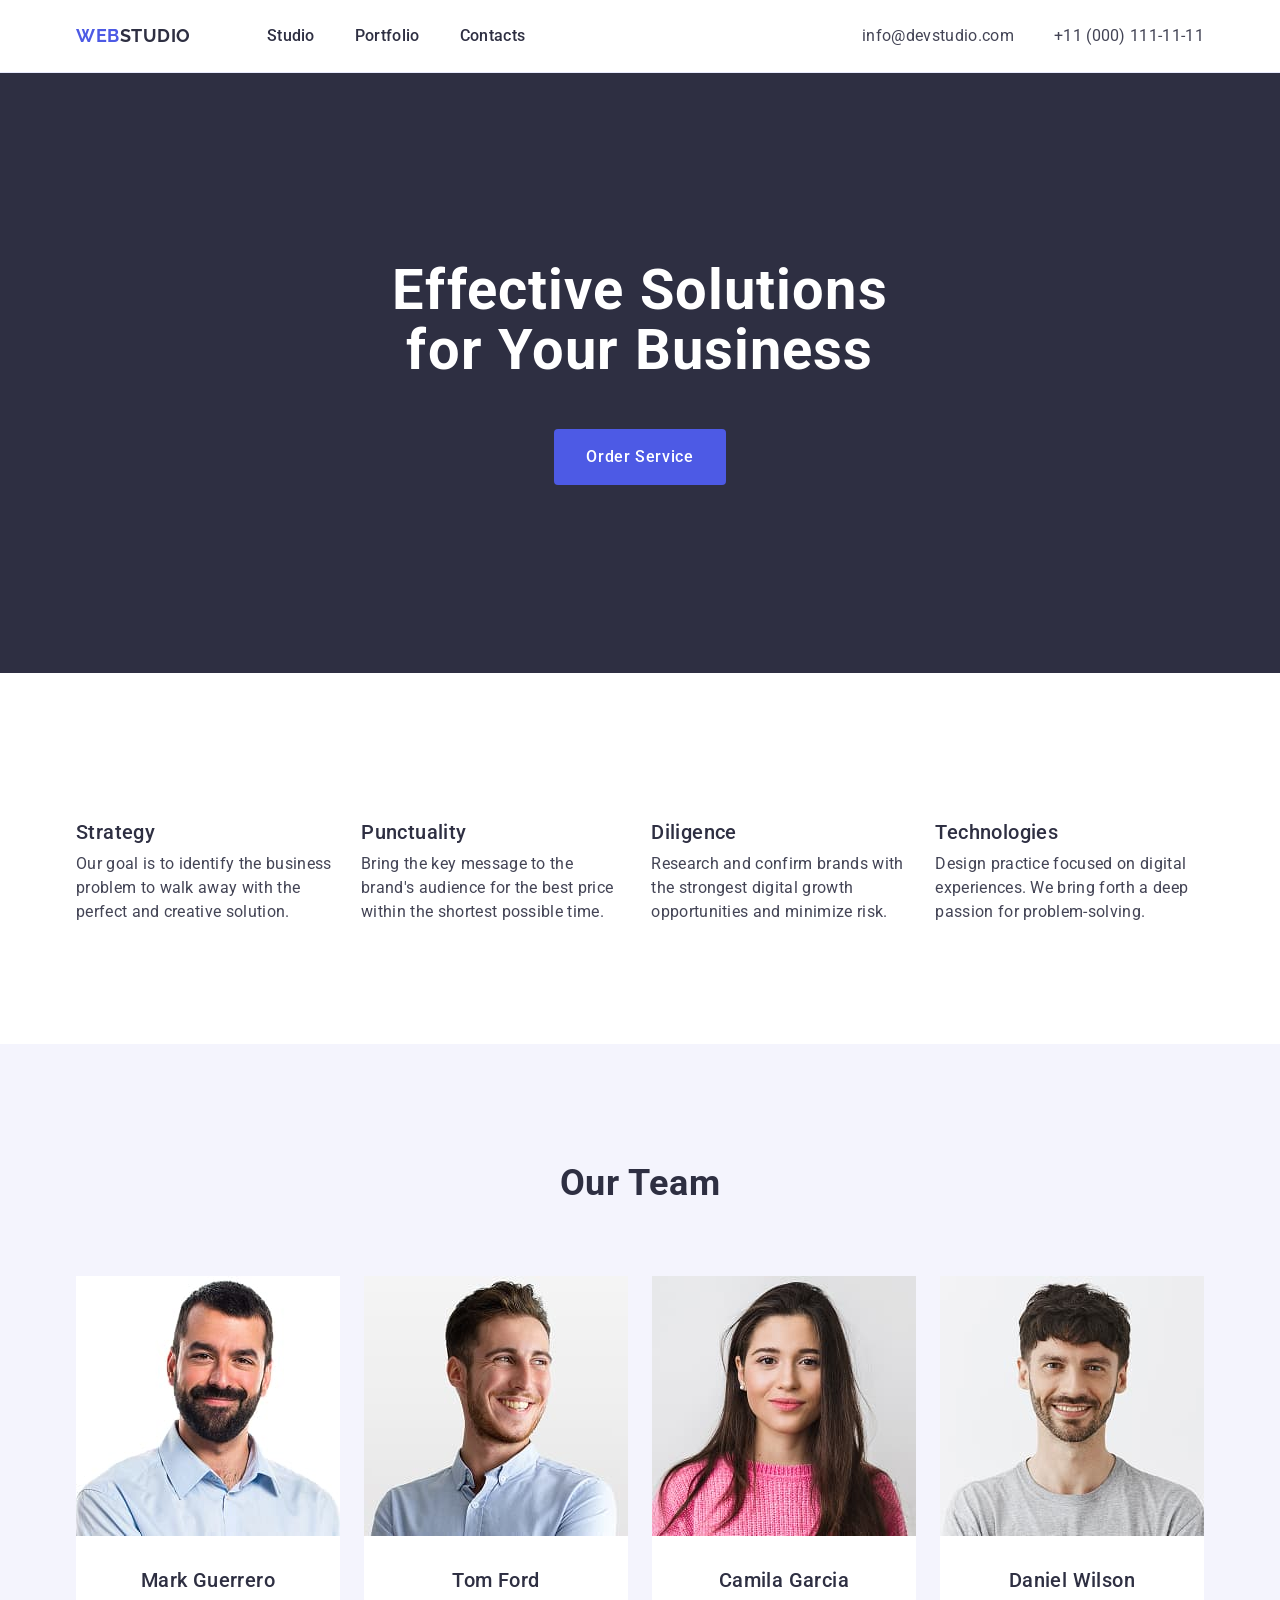
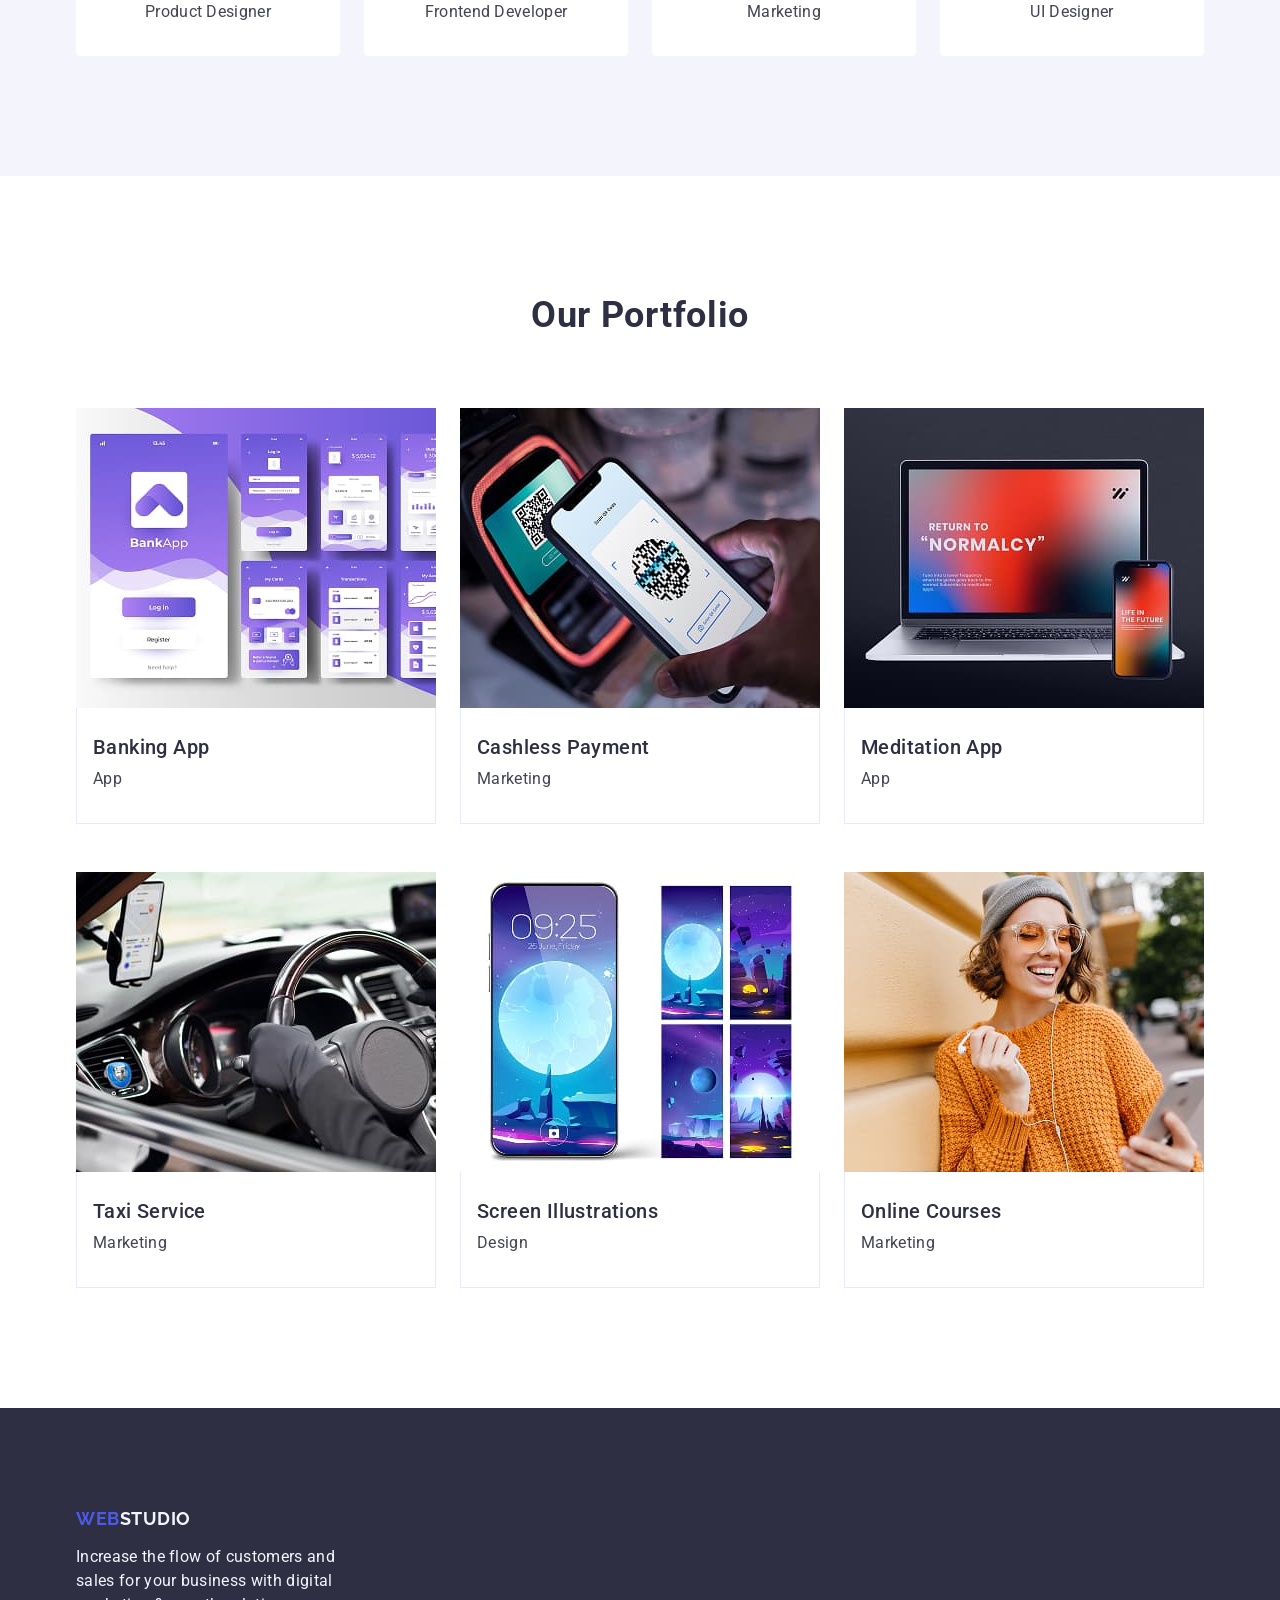
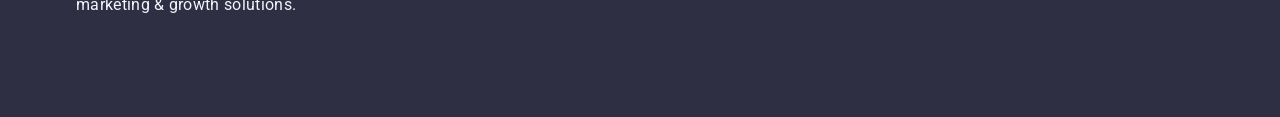
==== commit 5afed298: "fixed mistake" ====
--- a/index.html
+++ b/index.html
@@ -59,6 +59,7 @@
       <!-- Section feature -->
       <section class="section">
         <div class="container">
+          <h2 class="feature-hero-title">Feature</h2>
           <ul class="feature-lists">
             <li>
               <h3 class="feature-title">Strategy</h3>
@@ -132,7 +133,7 @@
         <div class="container">
           <h2 class="portfolio-title">Our Portfolio</h2>
           <ul class="portfolio-list">
-            <li>
+            <li class="portfolio-list-about">
               <img src="./images/Banking.jpg" width="360" alt="banking App" />
               <div class="portfolio-card-img">
                 <h3 class="portfolio-list-title">Banking App</h3>
--- a/css/styles.css
+++ b/css/styles.css
@@ -25,6 +25,9 @@
 }
 a {
     text-decoration: none;
+ }
+ img{
+    display: block;
  }
  .container {
      max-width:1158px;
@@ -36,7 +39,7 @@
  }
 /* Header  navigarion */
 .header{
-border-bottom: 1px solid #ECECEC;;
+    border-bottom: 1px solid #e7e9fc;
 }
 
 .flex-container {
@@ -60,13 +63,14 @@
     letter-spacing: 0.03em;
     text-transform: uppercase;
     color: #4d5ae5;
-    margin:24px 40px 24px 0;
+    margin-right: 76px;
 }
 .navigation-logo-header{
     color: #2e2f42;
 }  
 .header-navigation-list{
     gap:40px;
+    padding: 24px 0;
 }
 .header-nav-btn {
     font-weight: 500;
@@ -109,7 +113,7 @@
     max-width: 1440px;
     margin: 0 auto;
     text-align: center;
-    padding: 188px;
+    padding: 188px 0;
 }
 .hero-title {
     font-weight: 700;
@@ -133,11 +137,13 @@
     letter-spacing: 0.04em;
     color: #fff;
     background-color: #4d5ae5;;
-    display: inline-block;
+    display: block;
+    min-width: 169px;
     padding: 16px 32px;
 
     border: none;
     border-radius: 4px;
+    margin: 0 auto;
 }
 .hero-button:hover,
 .hero-button:focus {
@@ -145,7 +151,7 @@
 }
 
 /* section feature */
-.feature {
+.feature-hero-title {
    visibility: hidden;
 }
 .feature-lists{
@@ -201,7 +207,7 @@
     border-radius: 0 0 4px 4px;
 }
 .team-card-img{
-    padding: 32px 16px;  
+    padding: 32px 0;  
 }
 .team-members-names {
     font-weight: 500;
@@ -266,6 +272,7 @@
 /* footer */
 .footer {
     background: #2e2f42 ;
+    padding: 100px 0;
 }
 .navigation-logo-footer{
    color: #f4f4fd;
@@ -289,9 +296,10 @@
     text-transform: uppercase;
     color: #4d5ae5;
     margin-bottom: 16px;
+    display: block;
 }
 .footer-container{
     display: flex;
     flex-direction: column;
-    padding: 100px 0;
-}
+    
+}
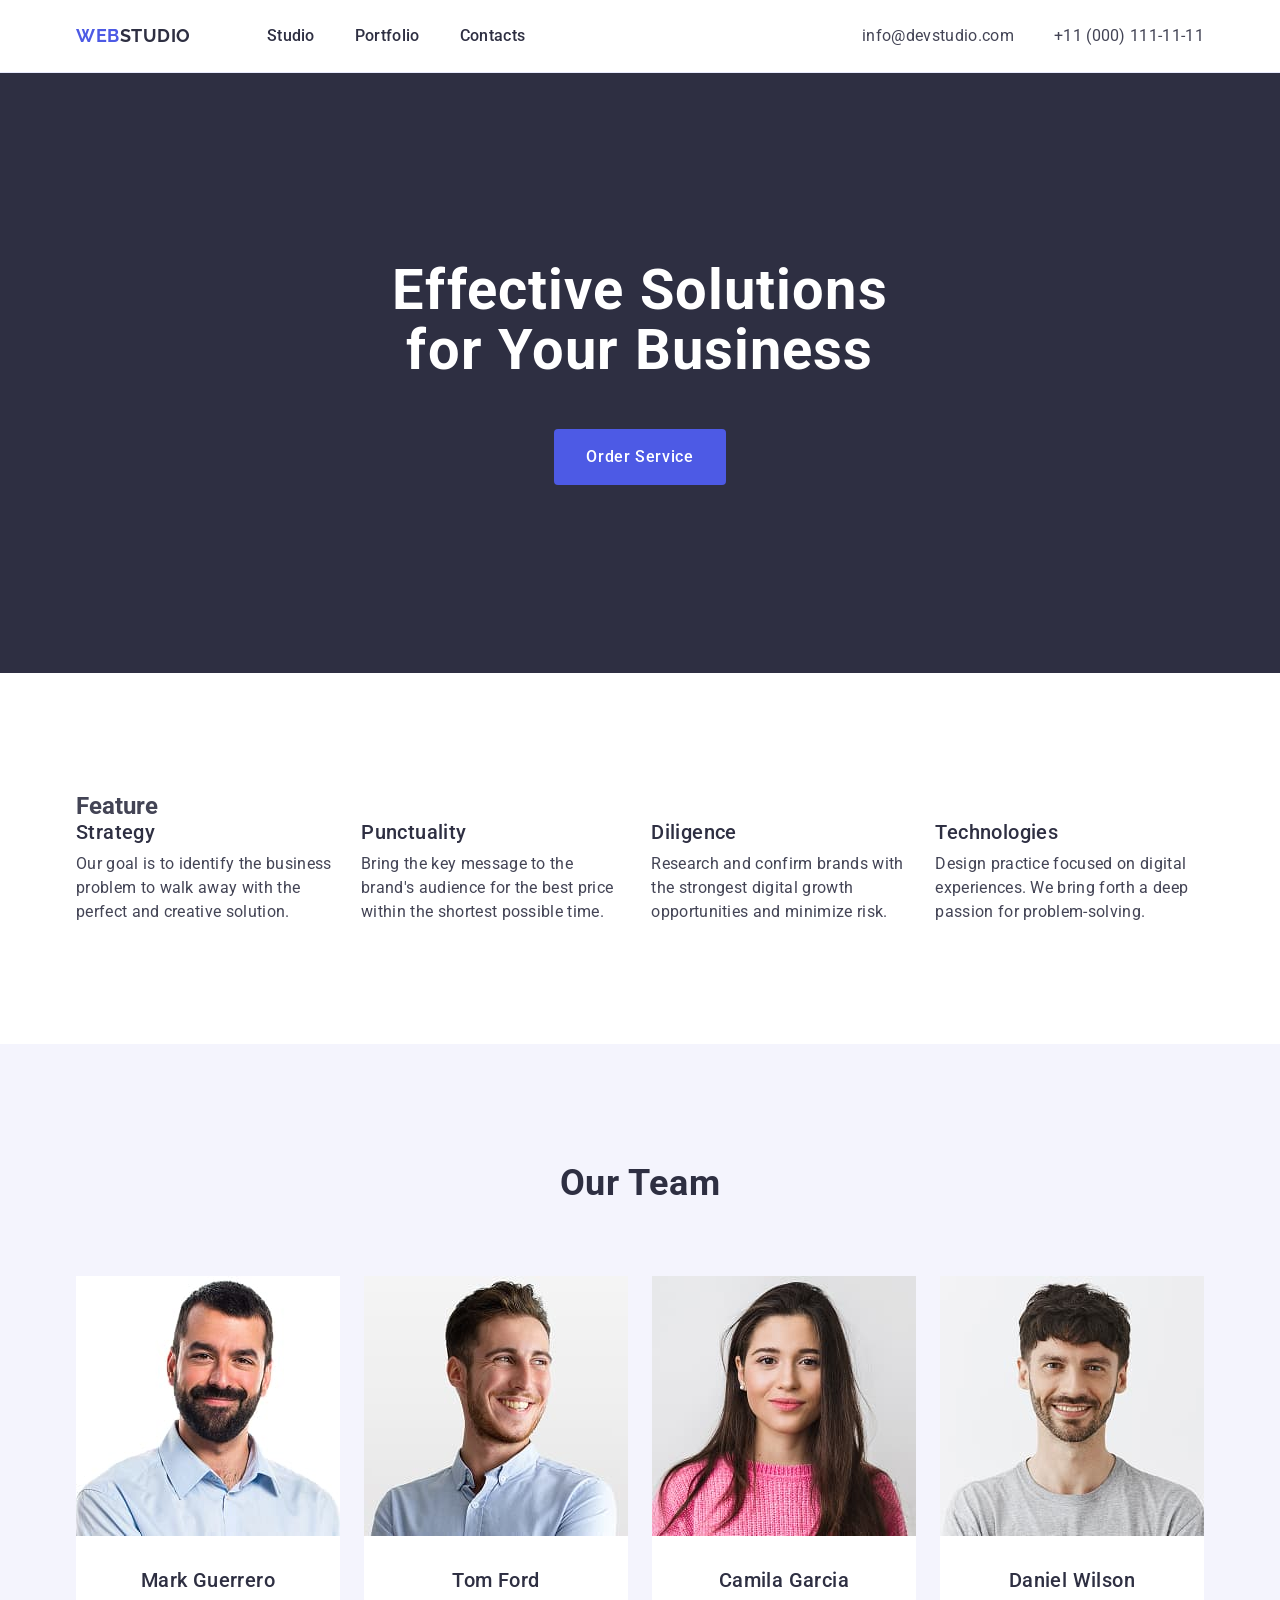
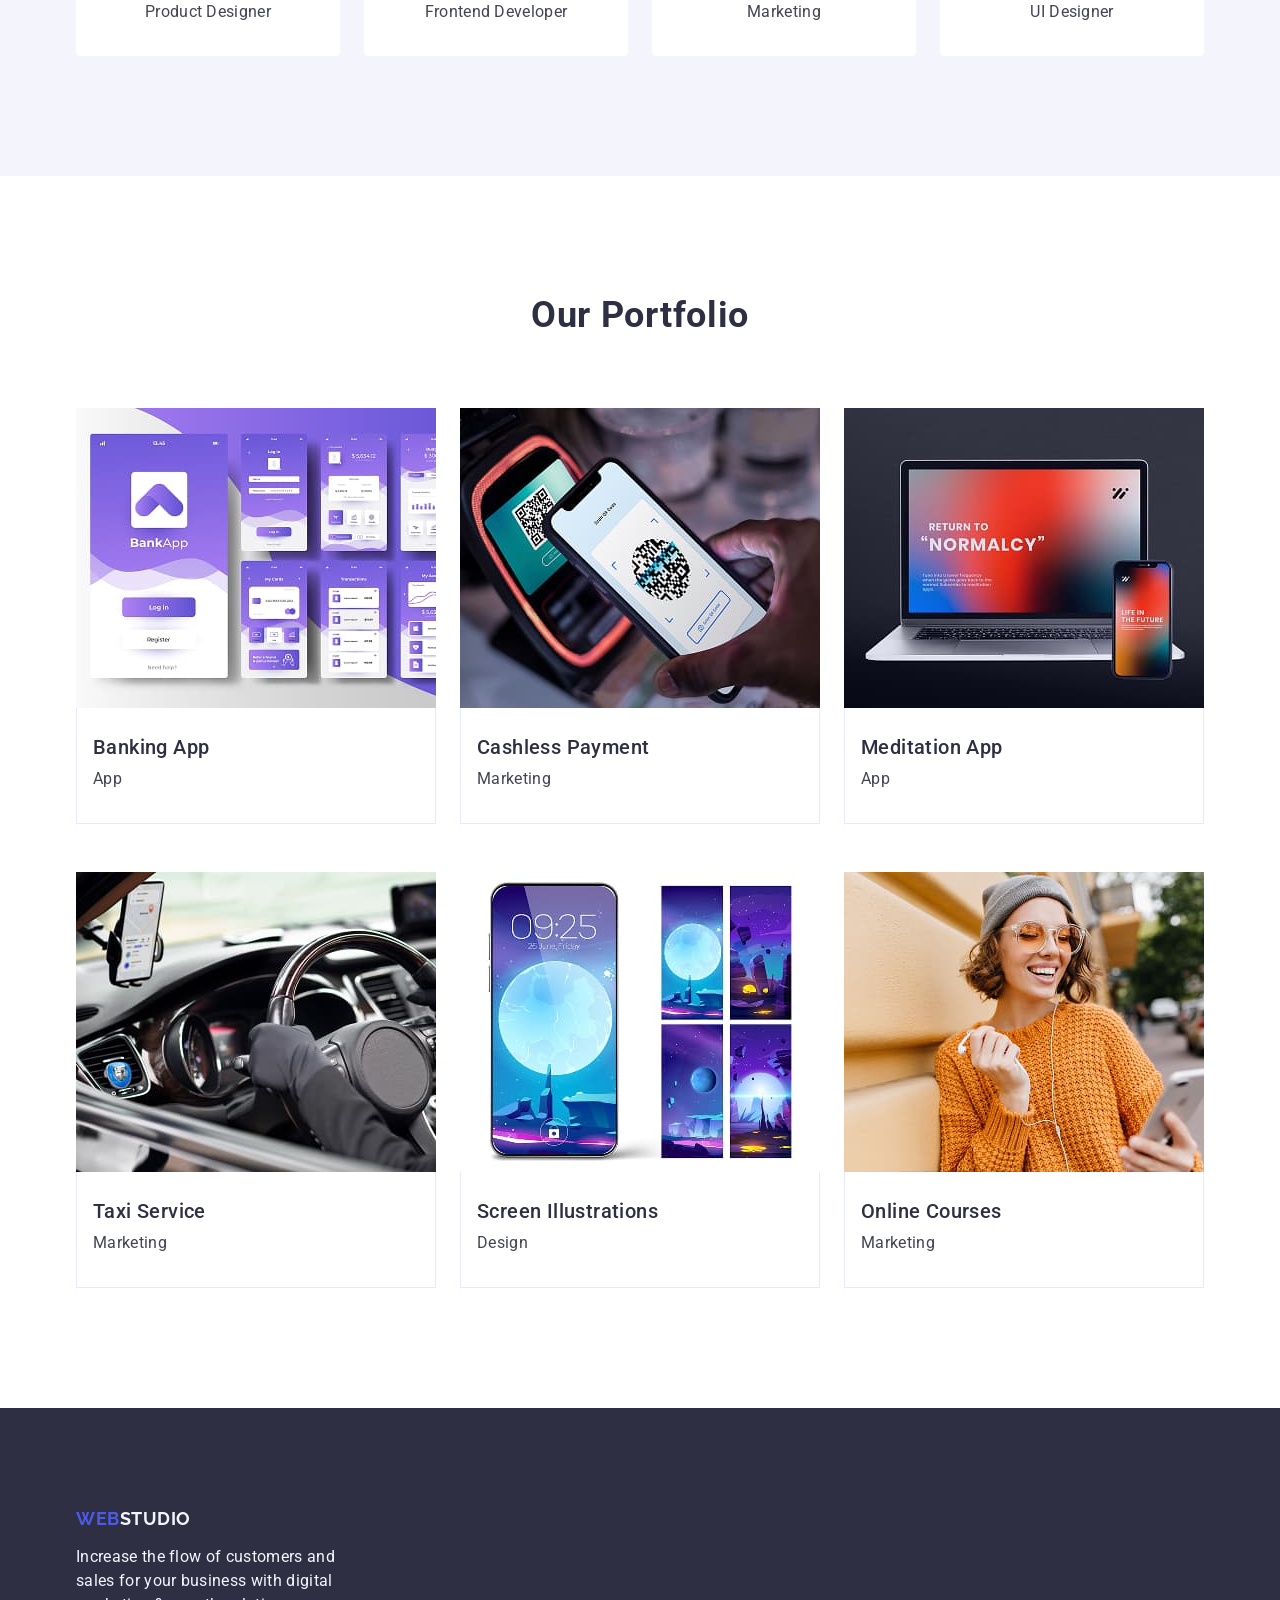
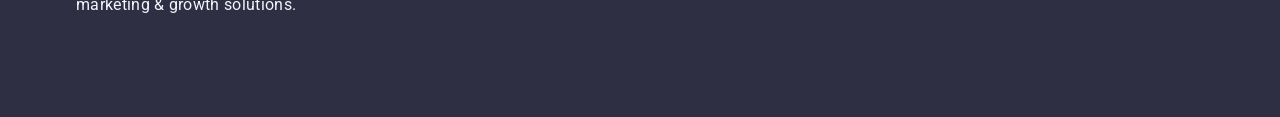
==== commit 646a9c3b: "corrected the mistakes" ====
--- a/index.html
+++ b/index.html
@@ -61,7 +61,7 @@
         <div class="container">
           <h2 class="feature-hero-title">Feature</h2>
           <ul class="feature-lists">
-            <li>
+            <li class="feature-list-about">
               <h3 class="feature-title">Strategy</h3>
               <p class="feature-text">
                 Our goal is to identify the business problem to walk away with
@@ -140,7 +140,7 @@
                 <p class="portfolio-about-app">App</p>
               </div>
             </li>
-            <li>
+            <li class="portfolio-list-about">
               <img
                 src="./images/Payment.jpg"
                 width="360"
@@ -151,7 +151,7 @@
                 <p class="portfolio-about-app">Marketing</p>
               </div>
             </li>
-            <li>
+            <li class="portfolio-list-about">
               <img
                 src="./images/Meditation.jpg"
                 width="360"
@@ -162,14 +162,14 @@
                 <p class="portfolio-about-app">App</p>
               </div>
             </li>
-            <li>
+            <li class="portfolio-list-about">
               <img src="./images/Taxi.jpg" width="360" alt="Taxi Service" />
               <div class="portfolio-card-img">
                 <h3 class="portfolio-list-title">Taxi Service</h3>
                 <p class="portfolio-about-app">Marketing</p>
               </div>
             </li>
-            <li>
+            <li class="portfolio-list-about">
               <img
                 src="./images/Illustrations.jpg"
                 width="360"
@@ -180,7 +180,7 @@
                 <p class="portfolio-about-app">Design</p>
               </div>
             </li>
-            <li>
+            <li class="portfolio-list-about">
               <img
                 src="./images/Courses.jpg"
                 width="360"
--- a/css/styles.css
+++ b/css/styles.css
@@ -79,7 +79,7 @@
     line-height: 1.5;
     letter-spacing: 0.02em;
     color: #2e2f42;
-    margin: 24px 0;
+    padding: 24px 0;
 }
 .header-nav-btn:hover,
 .header-nav-btn:focus,
@@ -92,6 +92,7 @@
 }
 .address-list{
     gap: 40px;
+    padding: 24px 0;
 }
 .address-nav {
     font-weight: 400;
@@ -152,13 +153,16 @@
 
 /* section feature */
 .feature-hero-title {
-   visibility: hidden;
+    overflow: hidden;
+   
 }
 .feature-lists{
     display: flex;
     gap: 24px;
 }
-
+.feature-title{
+    width:calc((100% - 72px) / 4);
+}
 .feature-title {
     font-weight: 500;
     font-size: 20px;
@@ -296,7 +300,8 @@
     text-transform: uppercase;
     color: #4d5ae5;
     margin-bottom: 16px;
-    display: block;
+
+    display: inline-block;
 }
 .footer-container{
     display: flex;
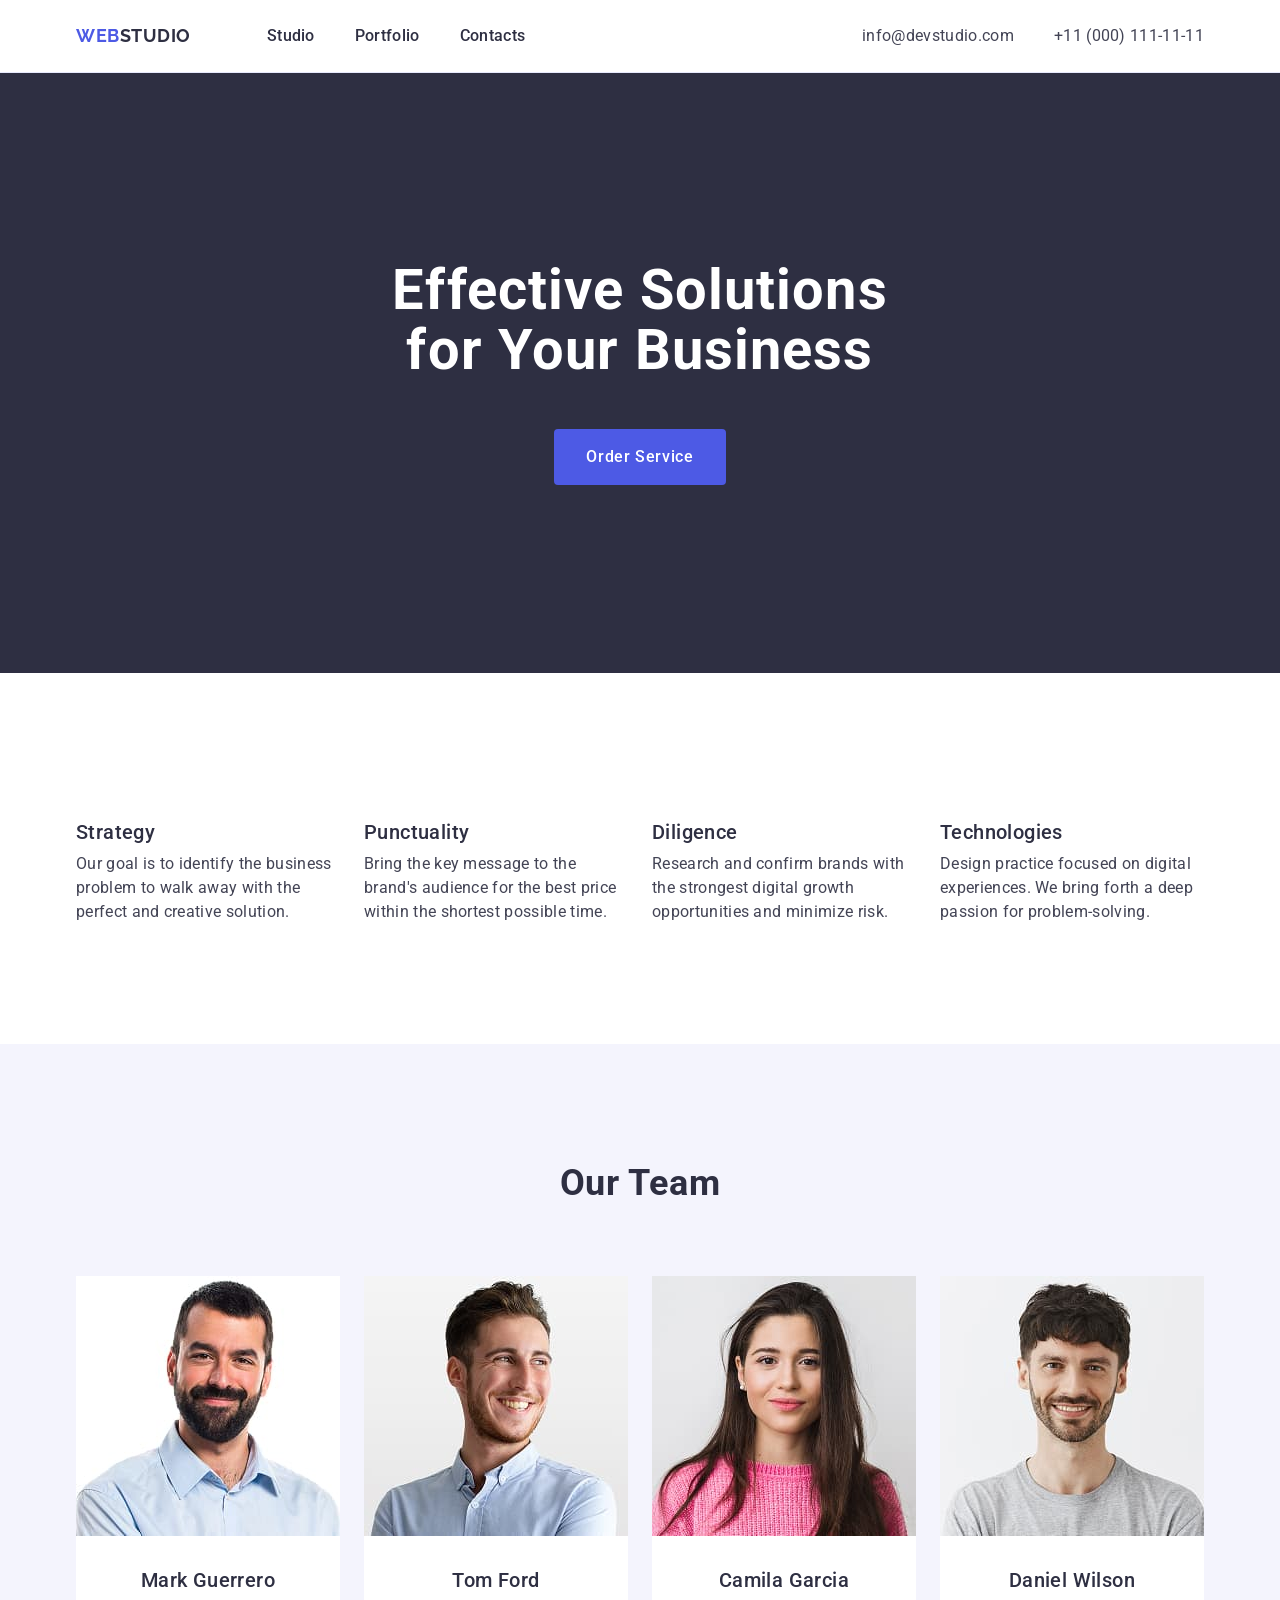
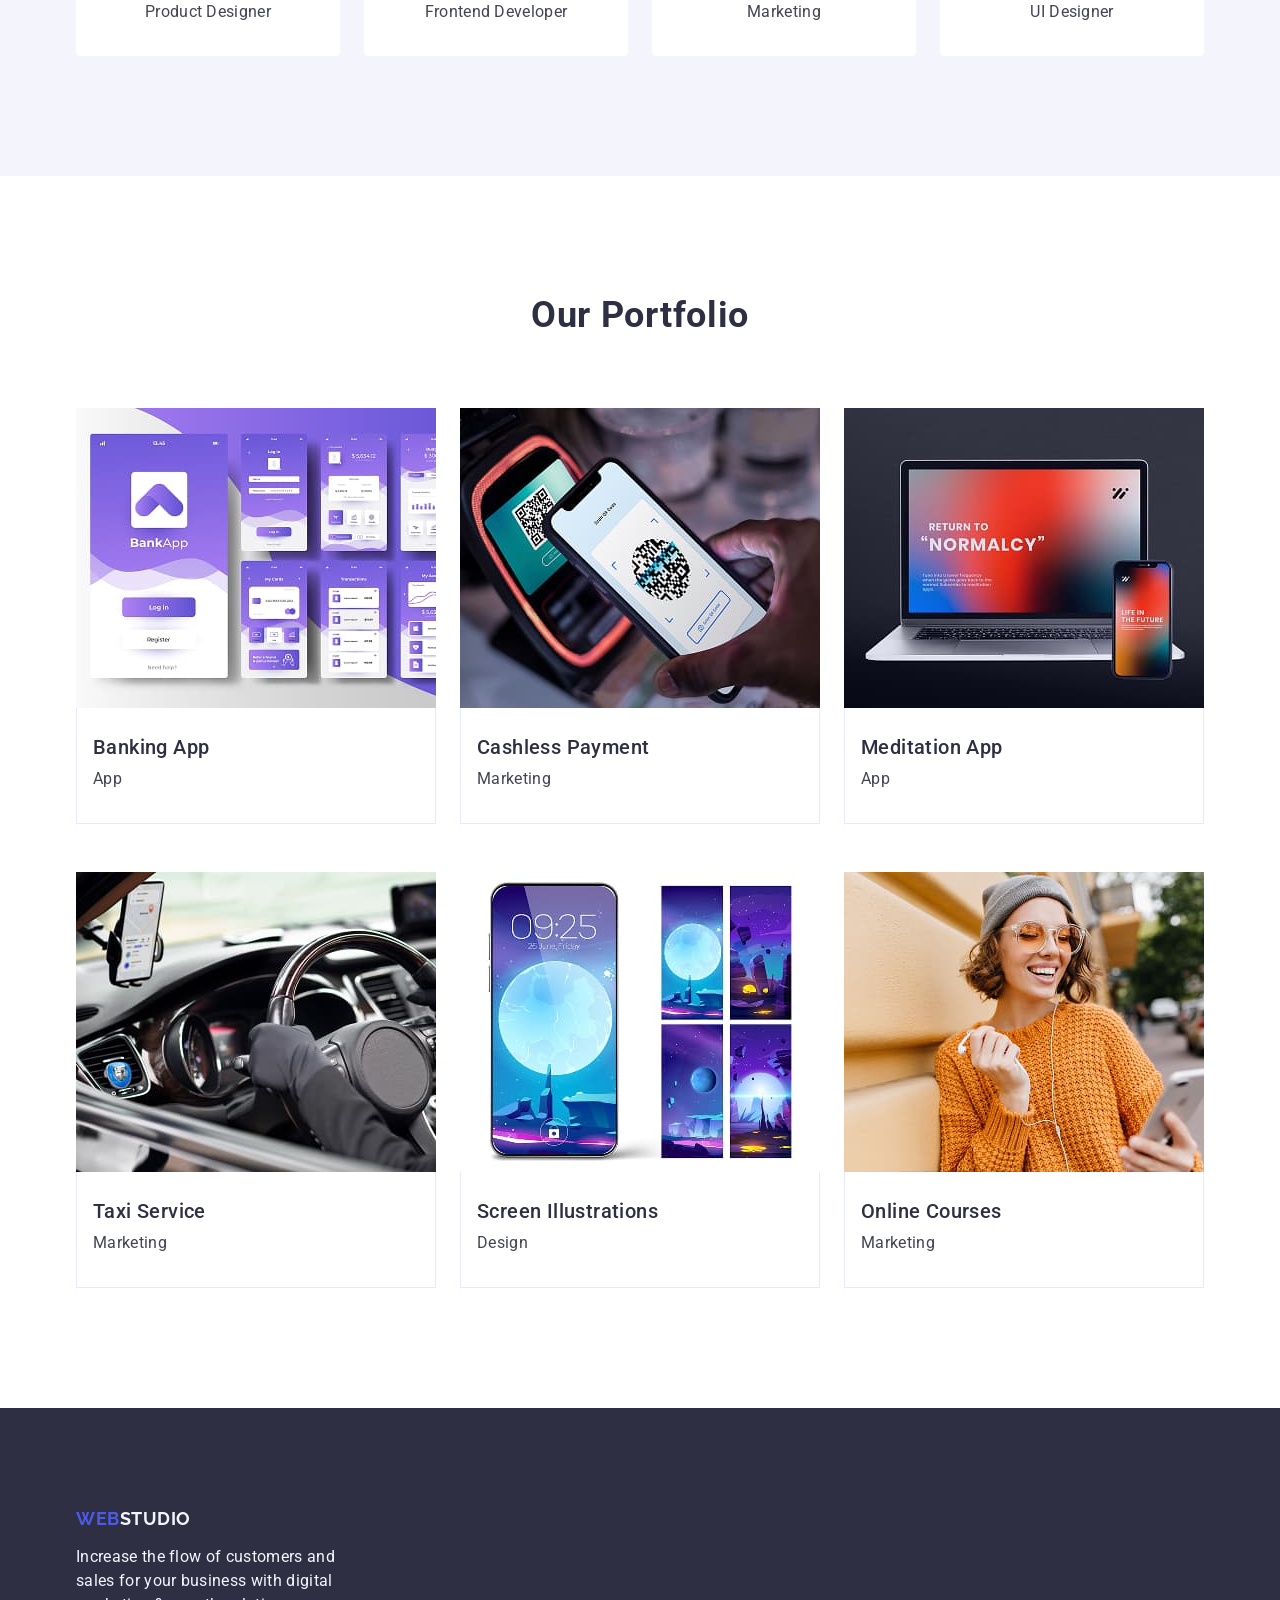
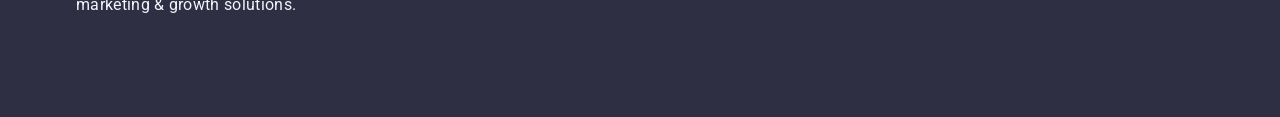
==== commit f19bdf79: "remove section 2" ====
--- a/index.html
+++ b/index.html
@@ -68,21 +68,21 @@
                 the perfect and creative solution.
               </p>
             </li>
-            <li>
+            <li class="feature-list-about">
               <h3 class="feature-title">Punctuality</h3>
               <p class="feature-text">
                 Bring the key message to the brand's audience for the best price
                 within the shortest possible time.
               </p>
             </li>
-            <li>
+            <li class="feature-list-about">
               <h3 class="feature-title">Diligence</h3>
               <p class="feature-text">
                 Research and confirm brands with the strongest digital growth
                 opportunities and minimize risk.
               </p>
             </li>
-            <li>
+            <li class="feature-list-about">
               <h3 class="feature-title">Technologies</h3>
               <p class="feature-text">
                 Design practice focused on digital experiences. We bring forth a
--- a/css/styles.css
+++ b/css/styles.css
@@ -153,14 +153,14 @@
 
 /* section feature */
 .feature-hero-title {
-    overflow: hidden;
+    visibility: hidden;
    
 }
 .feature-lists{
     display: flex;
     gap: 24px;
 }
-.feature-title{
+.feature-list-about{
     width:calc((100% - 72px) / 4);
 }
 .feature-title {
@@ -288,7 +288,6 @@
     line-height: 1.5;
     letter-spacing: 0.02em;
     color: #f4f4fd;
-    display: block;
     width: 264px;
 }
 .footer-logo{
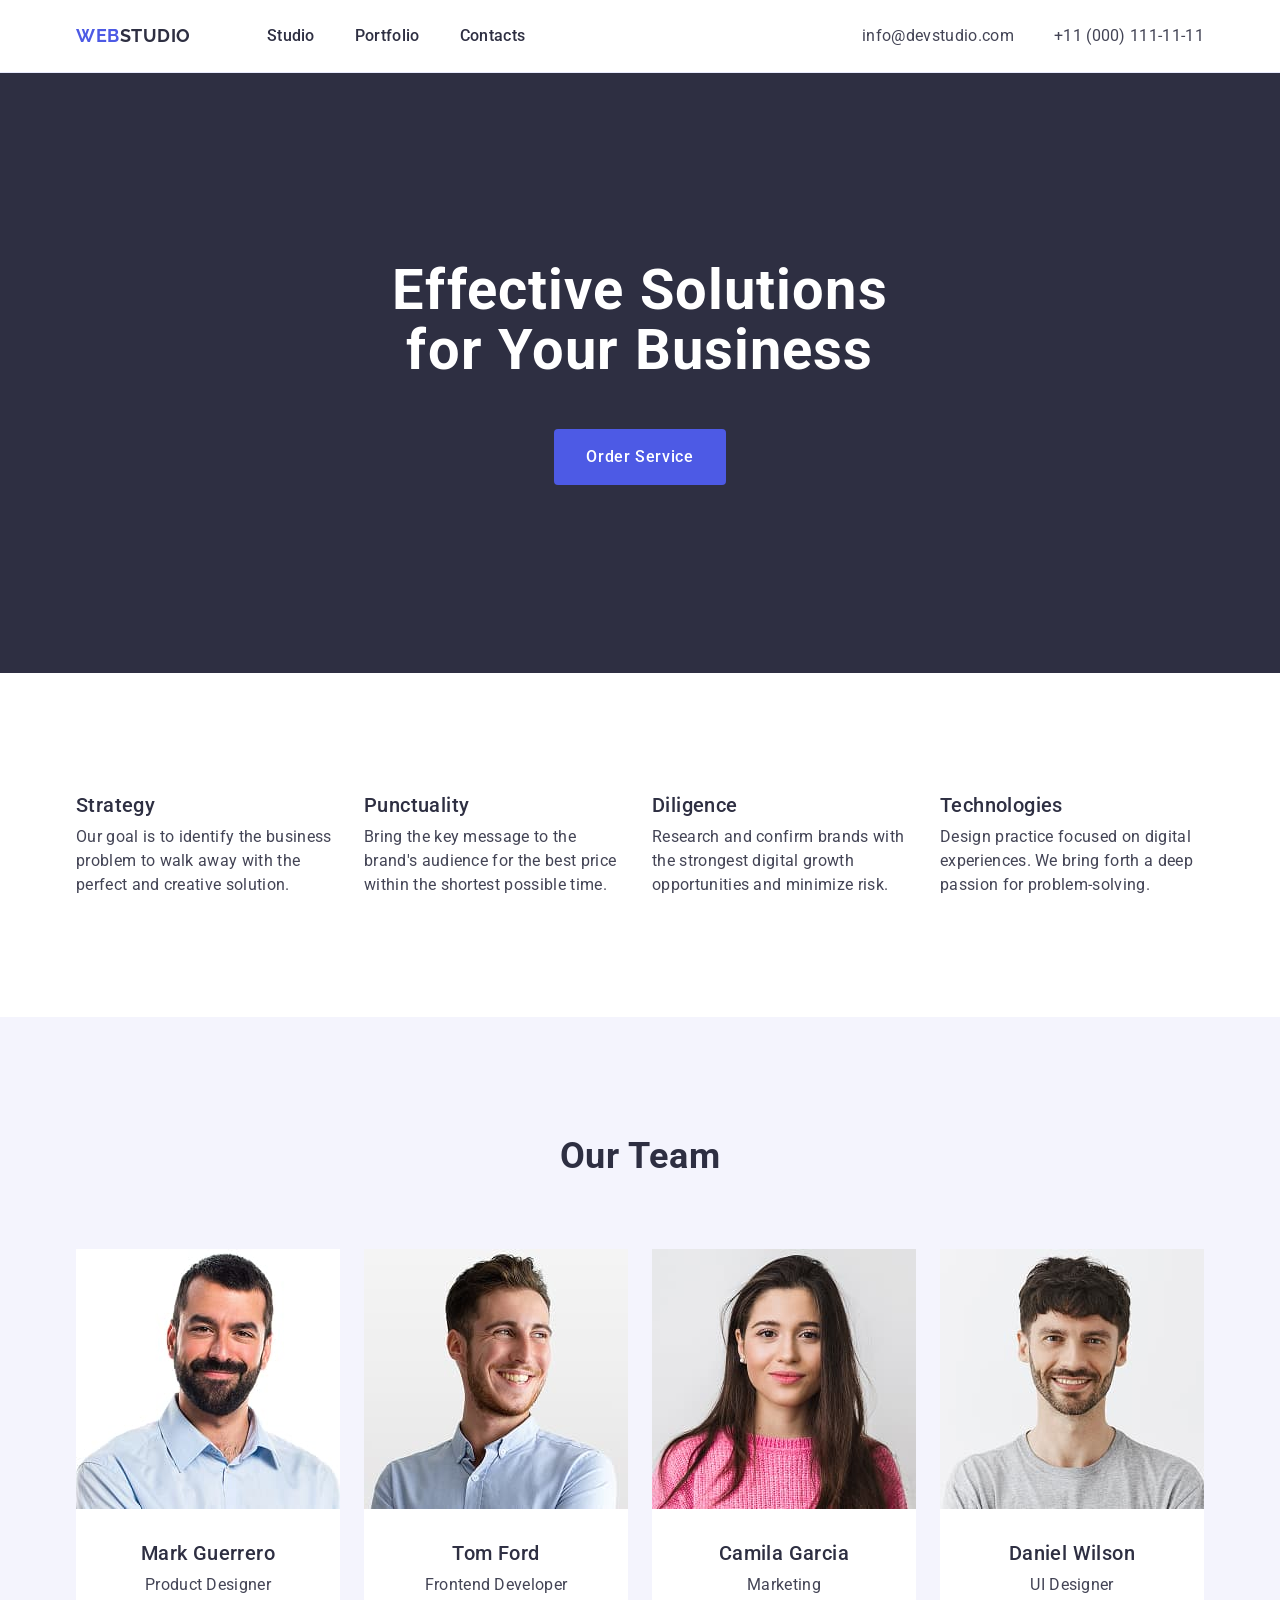
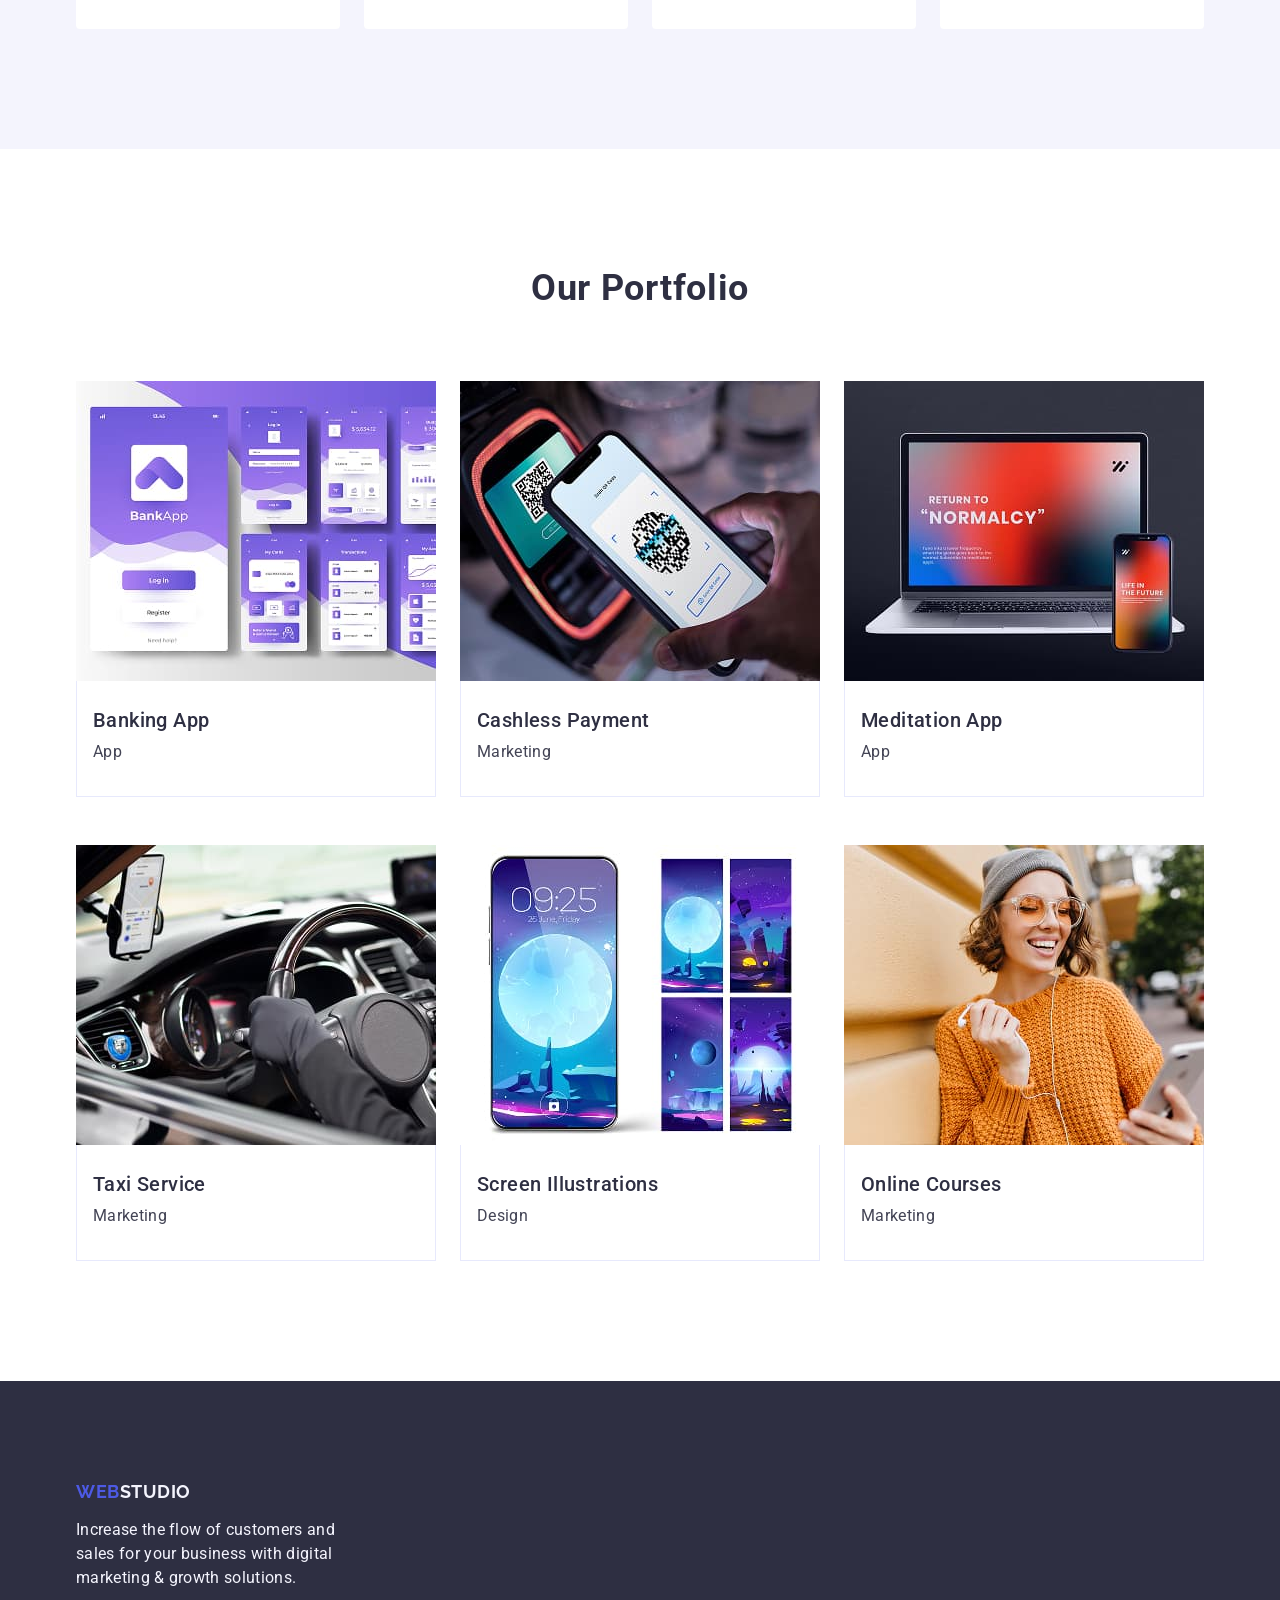
==== commit 6da7c0eb: "Fix" ====
--- a/index.html
+++ b/index.html
@@ -59,7 +59,7 @@
       <!-- Section feature -->
       <section class="section">
         <div class="container">
-          <h2 class="feature-hero-title">Feature</h2>
+          <h2 class="visually-hidden">Feature</h2>
           <ul class="feature-lists">
             <li class="feature-list-about">
               <h3 class="feature-title">Strategy</h3>
@@ -197,7 +197,7 @@
     </main>
     <footer class="footer">
       <div class="container footer-container">
-        <a class="footer-logo" href="./index.html"
+        <a href="./index.html" class="footer-logo"
           >Web<span class="navigation-logo-footer">Studio</span></a
         >
         <p class="footer-description">
--- a/css/styles.css
+++ b/css/styles.css
@@ -152,10 +152,13 @@
 }
 
 /* section feature */
-.feature-hero-title {
-    visibility: hidden;
-   
-}
+.visually-hidden {
+    position: absolute;
+    clip: rect(0 0 0 0);
+    width: 1px;
+    height: 1px;
+    margin: -1px;
+ }
 .feature-lists{
     display: flex;
     gap: 24px;
